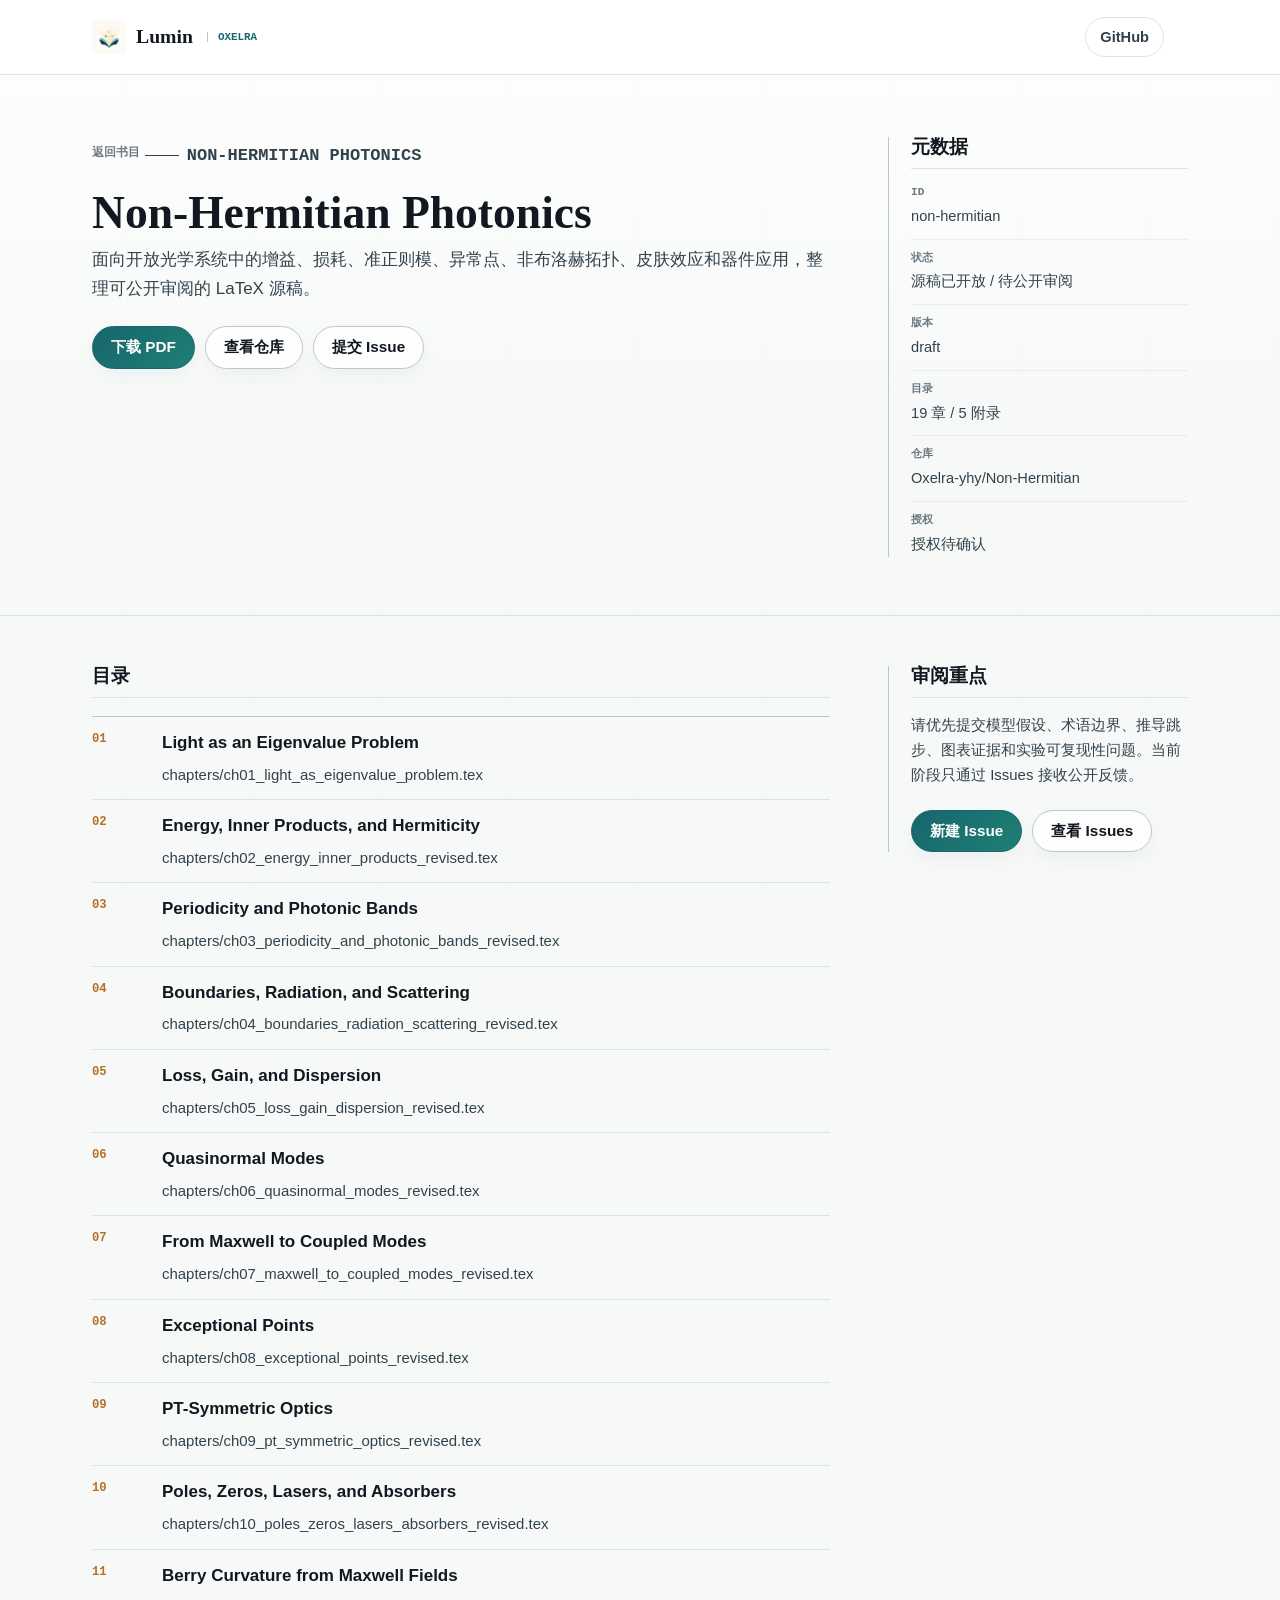
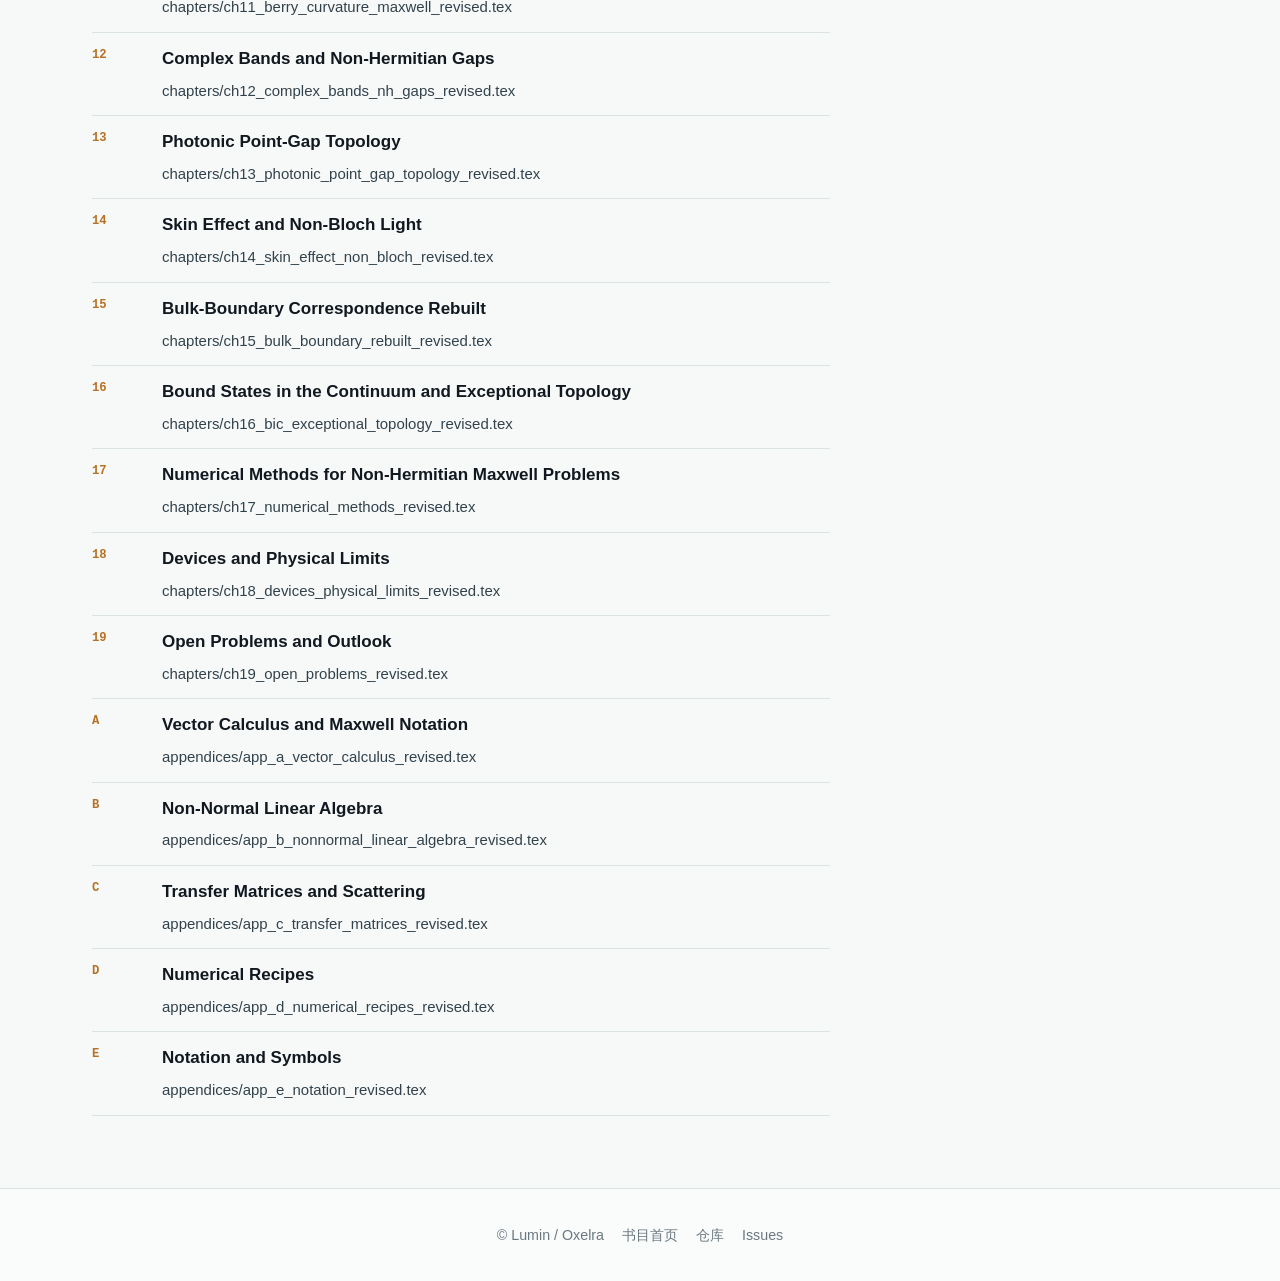
==== docs/books/non-hermitian/index.html @ 3cb3d200 "Initial commit" ====
<!doctype html>
<html lang="zh-CN">
  <head>
    <meta charset="utf-8">
    <meta name="viewport" content="width=device-width, initial-scale=1">
    <meta name="description" content="Non-Hermitian Photonics 的 Lumin 书稿详情页。">
    <title>Non-Hermitian Photonics | Lumin</title>
    <link rel="stylesheet" href="../../styles.css?v=2026-06-26-redesign">
  </head>
  <body>
    <header class="site-header">
      <div class="wrapper header-inner">
        <a class="site-title" href="../../" aria-label="Lumin 首页">
          <img src="../../assets/lumin-logo.png" alt="" width="1024" height="1024">
          <span>Lumin</span><strong>Oxelra</strong>
        </a>
        <a class="nav-gh" href="https://github.com/Oxelra-yhy/Non-Hermitian">GitHub</a>
      </div>
    </header>

    <main class="book-detail-main">
      <section class="book-detail-hero">
        <div class="wrapper book-detail-grid">
          <div class="book-detail-copy">
            <a class="crumb" href="../../#books">返回书目</a>
            <p class="eyebrow">Non-Hermitian Photonics</p>
            <h1>Non-Hermitian Photonics</h1>
            <p>
              面向开放光学系统中的增益、损耗、准正则模、异常点、非布洛赫拓扑、皮肤效应和器件应用，整理可公开审阅的 LaTeX 源稿。
            </p>
            <div class="detail-actions">
              <a class="btn btn-primary" href="../../downloads/non-hermitian-photonics.pdf" download="non-hermitian-photonics.pdf">下载 PDF</a>
              <a class="btn btn-secondary" href="https://github.com/Oxelra-yhy/Non-Hermitian">查看仓库</a>
              <a class="btn btn-secondary" href="https://github.com/Oxelra-yhy/Non-Hermitian/issues/new?title=%5BReview%5D%20Non-Hermitian%20Photonics">提交 Issue</a>
            </div>
          </div>
          <aside class="meta-panel">
            <h2>元数据</h2>
            <dl class="meta-list">
              <div><dt>ID</dt><dd>non-hermitian</dd></div>
              <div><dt>状态</dt><dd>源稿已开放 / 待公开审阅</dd></div>
              <div><dt>版本</dt><dd>draft</dd></div>
              <div><dt>目录</dt><dd>19 章 / 5 附录</dd></div>
              <div><dt>仓库</dt><dd>Oxelra-yhy/Non-Hermitian</dd></div>
              <div><dt>授权</dt><dd>授权待确认</dd></div>
            </dl>
          </aside>
        </div>
      </section>

      <section class="detail-section wrapper">
        <div class="content-grid">
          <article class="content-card">
            <h2>目录</h2>
            <ol class="chapter-steps">
              <li><span>01</span><div><strong>Light as an Eigenvalue Problem</strong><p>chapters/ch01_light_as_eigenvalue_problem.tex</p></div></li>
              <li><span>02</span><div><strong>Energy, Inner Products, and Hermiticity</strong><p>chapters/ch02_energy_inner_products_revised.tex</p></div></li>
              <li><span>03</span><div><strong>Periodicity and Photonic Bands</strong><p>chapters/ch03_periodicity_and_photonic_bands_revised.tex</p></div></li>
              <li><span>04</span><div><strong>Boundaries, Radiation, and Scattering</strong><p>chapters/ch04_boundaries_radiation_scattering_revised.tex</p></div></li>
              <li><span>05</span><div><strong>Loss, Gain, and Dispersion</strong><p>chapters/ch05_loss_gain_dispersion_revised.tex</p></div></li>
              <li><span>06</span><div><strong>Quasinormal Modes</strong><p>chapters/ch06_quasinormal_modes_revised.tex</p></div></li>
              <li><span>07</span><div><strong>From Maxwell to Coupled Modes</strong><p>chapters/ch07_maxwell_to_coupled_modes_revised.tex</p></div></li>
              <li><span>08</span><div><strong>Exceptional Points</strong><p>chapters/ch08_exceptional_points_revised.tex</p></div></li>
              <li><span>09</span><div><strong>PT-Symmetric Optics</strong><p>chapters/ch09_pt_symmetric_optics_revised.tex</p></div></li>
              <li><span>10</span><div><strong>Poles, Zeros, Lasers, and Absorbers</strong><p>chapters/ch10_poles_zeros_lasers_absorbers_revised.tex</p></div></li>
              <li><span>11</span><div><strong>Berry Curvature from Maxwell Fields</strong><p>chapters/ch11_berry_curvature_maxwell_revised.tex</p></div></li>
              <li><span>12</span><div><strong>Complex Bands and Non-Hermitian Gaps</strong><p>chapters/ch12_complex_bands_nh_gaps_revised.tex</p></div></li>
              <li><span>13</span><div><strong>Photonic Point-Gap Topology</strong><p>chapters/ch13_photonic_point_gap_topology_revised.tex</p></div></li>
              <li><span>14</span><div><strong>Skin Effect and Non-Bloch Light</strong><p>chapters/ch14_skin_effect_non_bloch_revised.tex</p></div></li>
              <li><span>15</span><div><strong>Bulk-Boundary Correspondence Rebuilt</strong><p>chapters/ch15_bulk_boundary_rebuilt_revised.tex</p></div></li>
              <li><span>16</span><div><strong>Bound States in the Continuum and Exceptional Topology</strong><p>chapters/ch16_bic_exceptional_topology_revised.tex</p></div></li>
              <li><span>17</span><div><strong>Numerical Methods for Non-Hermitian Maxwell Problems</strong><p>chapters/ch17_numerical_methods_revised.tex</p></div></li>
              <li><span>18</span><div><strong>Devices and Physical Limits</strong><p>chapters/ch18_devices_physical_limits_revised.tex</p></div></li>
              <li><span>19</span><div><strong>Open Problems and Outlook</strong><p>chapters/ch19_open_problems_revised.tex</p></div></li>
              <li><span>A</span><div><strong>Vector Calculus and Maxwell Notation</strong><p>appendices/app_a_vector_calculus_revised.tex</p></div></li>
              <li><span>B</span><div><strong>Non-Normal Linear Algebra</strong><p>appendices/app_b_nonnormal_linear_algebra_revised.tex</p></div></li>
              <li><span>C</span><div><strong>Transfer Matrices and Scattering</strong><p>appendices/app_c_transfer_matrices_revised.tex</p></div></li>
              <li><span>D</span><div><strong>Numerical Recipes</strong><p>appendices/app_d_numerical_recipes_revised.tex</p></div></li>
              <li><span>E</span><div><strong>Notation and Symbols</strong><p>appendices/app_e_notation_revised.tex</p></div></li>
            </ol>
          </article>
          <aside class="side-card">
            <h2>审阅重点</h2>
            <p>请优先提交模型假设、术语边界、推导跳步、图表证据和实验可复现性问题。当前阶段只通过 Issues 接收公开反馈。</p>
            <div class="detail-actions">
              <a class="btn btn-primary" href="https://github.com/Oxelra-yhy/Non-Hermitian/issues/new?title=%5BReview%5D%20Non-Hermitian%20Photonics">新建 Issue</a>
              <a class="btn btn-secondary" href="https://github.com/Oxelra-yhy/Non-Hermitian/issues">查看 Issues</a>
            </div>
          </aside>
        </div>
      </section>
    </main>

    <footer class="site-footer">
      <div class="wrapper">
        <span>© Lumin / Oxelra</span>
        <a href="../../">书目首页</a>
        <a href="https://github.com/Oxelra-yhy/Non-Hermitian">仓库</a>
        <a href="https://github.com/Oxelra-yhy/Non-Hermitian/issues">Issues</a>
      </div>
    </footer>
  </body>
</html>
---- docs/styles.css ----
:root {
  --color-bg: #f7f9f8;
  --color-bg-strong: #eef3f2;
  --color-surface: #ffffff;
  --color-surface-muted: #f1f5f4;
  --color-text: #111820;
  --color-text-soft: #32424c;
  --color-text-muted: #6b7880;
  --color-accent: #17666d;
  --color-accent-hover: #0f4c52;
  --color-accent-wash: rgba(23, 102, 109, 0.08);
  --color-ink-faint: rgba(17, 24, 32, 0.06);
  --color-border: #dce4e3;
  --color-border-strong: #b9c7c7;
  --color-gold: #b67125;
  --color-rust: #b45743;
  --color-blue: #2e7394;
  --max-width: 1160px;
  --radius-sm: 4px;
  --radius-md: 6px;
  --shadow-soft: 0 22px 60px rgba(23, 38, 45, 0.08);
  --shadow-tight: 0 10px 24px rgba(23, 38, 45, 0.08);
  --ring-focus: 0 0 0 3px rgba(23, 102, 109, 0.18);
  --font-serif: "Noto Serif SC", "Source Han Serif SC", "Songti SC", Georgia, "Times New Roman", serif;
  --font-sans: -apple-system, BlinkMacSystemFont, "Segoe UI", "PingFang SC", "Hiragino Sans GB", "Microsoft YaHei", "Helvetica Neue", Arial, sans-serif;
  --font-mono: ui-monospace, "SF Mono", "JetBrains Mono", Menlo, Consolas, monospace;
}

@media (prefers-color-scheme: dark) {
  :root {
    --color-bg: #101719;
    --color-bg-strong: #141e21;
    --color-surface: #151f22;
    --color-surface-muted: #111a1d;
    --color-text: #edf3f3;
    --color-text-soft: #c3ced0;
    --color-text-muted: #8c999d;
    --color-accent: #73cbd7;
    --color-accent-hover: #a0e0e8;
    --color-accent-wash: rgba(115, 203, 215, 0.09);
    --color-ink-faint: rgba(237, 243, 243, 0.09);
    --color-border: #263438;
    --color-border-strong: #46575c;
    --color-gold: #d1a15b;
  }
}

@media (prefers-reduced-motion: reduce) {
  *,
  *::before,
  *::after {
    animation-duration: 0.01ms !important;
    animation-iteration-count: 1 !important;
    scroll-behavior: auto !important;
    transition-duration: 0.01ms !important;
  }
}

* {
  box-sizing: border-box;
}

html {
  overflow-x: hidden;
  font-size: 17px;
  scroll-behavior: smooth;
  -webkit-font-smoothing: antialiased;
  -moz-osx-font-smoothing: grayscale;
  text-rendering: optimizeLegibility;
}

body {
  margin: 0;
  overflow-x: hidden;
  background:
    linear-gradient(180deg, rgba(255, 255, 255, 0.86) 0, rgba(247, 249, 248, 0.98) 420px, var(--color-bg) 100%),
    var(--color-bg);
  color: var(--color-text);
  font-family: var(--font-sans);
  line-height: 1.7;
}

body::before {
  content: "";
  position: fixed;
  z-index: -1;
  inset: 0;
  background-image:
    linear-gradient(90deg, transparent calc(100% - 1px), rgba(23, 102, 109, 0.025) 1px),
    linear-gradient(180deg, transparent calc(100% - 1px), rgba(23, 102, 109, 0.018) 1px);
  background-size: 128px 128px;
  opacity: 0.55;
  pointer-events: none;
}

a {
  color: var(--color-accent);
  text-decoration: none;
  text-underline-offset: 4px;
}

a:hover {
  color: var(--color-accent-hover);
  text-decoration: underline;
}

:focus-visible {
  outline: none;
  box-shadow: var(--ring-focus);
  border-radius: 3px;
}

img {
  max-width: 100%;
  height: auto;
}

h1,
h2,
h3,
p {
  margin-top: 0;
}

h1,
h2,
h3 {
  color: var(--color-text);
  font-family: var(--font-serif);
  font-weight: 740;
  letter-spacing: 0;
  line-height: 1.12;
}

h1 {
  margin-bottom: 0.48rem;
  font-size: 4.35rem;
  font-weight: 820;
}

h2 {
  margin-bottom: 0.65rem;
  font-size: 1.72rem;
}

h3 {
  font-size: 1.04rem;
}

code {
  border: 1px solid var(--color-border);
  border-radius: var(--radius-sm);
  background: var(--color-surface-muted);
  color: var(--color-text-soft);
  font-family: var(--font-mono);
  font-size: 0.78em;
  padding: 1px 6px;
}

.wrapper {
  max-width: var(--max-width);
  margin: 0 auto;
  padding: 0 32px;
}

.site-header {
  position: sticky;
  top: 0;
  z-index: 50;
  border-bottom: 1px solid var(--color-border);
  background: rgba(255, 255, 255, 0.88);
  backdrop-filter: blur(18px) saturate(150%);
  -webkit-backdrop-filter: blur(18px) saturate(150%);
}

.header-inner {
  display: grid;
  min-height: 74px;
  grid-template-columns: auto minmax(0, 1fr) auto;
  align-items: center;
  gap: 24px;
}

.site-title {
  display: inline-flex;
  align-items: center;
  gap: 10px;
  color: var(--color-text);
  font-family: var(--font-serif);
  font-size: 1.16rem;
  font-weight: 820;
}

.site-title:hover {
  text-decoration: none;
}

.site-title img {
  width: 34px;
  height: 34px;
}

.site-title strong {
  border-left: 1px solid var(--color-border-strong);
  color: var(--color-accent);
  font-family: var(--font-mono);
  font-size: 0.64rem;
  font-weight: 800;
  line-height: 1;
  margin-left: 4px;
  padding-left: 10px;
  text-transform: uppercase;
}

.site-nav {
  display: flex;
  justify-content: center;
  gap: 34px;
}

.site-nav a,
.nav-gh {
  color: var(--color-text-soft);
  font-size: 0.86rem;
  font-weight: 700;
}

.nav-gh {
  justify-self: end;
  border: 1px solid var(--color-border);
  border-radius: 999px;
  background: #fff;
  padding: 7px 14px;
}

.site-content {
  padding-bottom: 84px;
}

.eyebrow {
  display: inline-flex;
  align-items: center;
  gap: 8px;
  margin-bottom: 1rem;
  color: var(--color-accent);
  font-family: var(--font-mono);
  font-size: 0.68rem;
  font-weight: 860;
  line-height: 1.4;
  text-transform: uppercase;
}

.eyebrow::before {
  content: "";
  width: 34px;
  height: 1px;
  background: currentColor;
}

.btn,
.text-action {
  display: inline-flex;
  align-items: center;
  justify-content: center;
  min-height: 40px;
  border-radius: 999px;
  font-size: 0.9rem;
  font-weight: 760;
  line-height: 1.35;
}

.btn {
  border: 1px solid var(--color-border-strong);
  background: rgba(255, 255, 255, 0.7);
  color: var(--color-text);
  padding: 10px 18px;
  box-shadow: 0 8px 18px rgba(23, 38, 45, 0.04);
}

.btn-primary {
  border-color: var(--color-accent);
  background: linear-gradient(135deg, var(--color-accent), #1f7f74);
  color: #fff;
}

.btn-primary:hover {
  background: var(--color-accent-hover);
  color: #fff;
  text-decoration: none;
}

.btn-secondary:hover {
  border-color: var(--color-accent);
  color: var(--color-accent);
  text-decoration: none;
}

.text-action {
  position: relative;
  border-bottom: 1px solid var(--color-border-strong);
  color: var(--color-text);
  padding: 0 2px;
}

.text-action:hover {
  border-bottom-color: var(--color-accent);
  color: var(--color-accent);
  text-decoration: none;
}

.text-action::after {
  content: "→";
  margin-left: 9px;
  color: var(--color-accent);
  font-family: var(--font-mono);
}

.platform-hero {
  border-bottom: 1px solid var(--color-border);
}

.platform-hero__grid {
  display: block;
  padding-top: 168px;
  padding-bottom: 82px;
}

.platform-hero__copy {
  max-width: 980px;
  margin: 0 auto;
  text-align: center;
}

.platform-hero__copy .eyebrow {
  justify-content: center;
  margin-bottom: 1.35rem;
}

.platform-hero__copy h1 {
  max-width: 980px;
  margin-right: auto;
  margin-left: auto;
  font-family: var(--font-serif);
  font-size: 3.8rem;
  font-weight: 820;
  line-height: 1.08;
  margin-bottom: 1.22rem;
}

.platform-hero__copy h1 span {
  display: block;
  white-space: nowrap;
}

.platform-hero__kicker {
  margin-bottom: 1.55rem;
  color: var(--color-text);
  font-size: 1rem;
  font-weight: 720;
}

.platform-hero__lede {
  max-width: 720px;
  margin: 0 auto;
  color: var(--color-text-soft);
  font-size: 0.98rem;
  line-height: 2.05;
}

.platform-hero__actions {
  display: flex;
  flex-wrap: wrap;
  justify-content: center;
  gap: 14px;
  margin-top: 42px;
}

.home-section {
  margin-top: 46px;
}

.section-head {
  display: grid;
  grid-template-columns: minmax(0, 0.85fr) minmax(280px, 0.58fr);
  gap: 48px;
  align-items: end;
  border-top: 1px solid var(--color-border);
  margin-bottom: 28px;
  padding-top: 34px;
}

.section-head h2 {
  margin: 0;
}

.section-head p {
  margin: 0;
  color: var(--color-text-soft);
  font-size: 0.94rem;
  line-height: 1.82;
}

.book-section .section-head {
  display: block;
}

.book-grid {
  display: grid;
  grid-template-columns: repeat(2, minmax(0, 1fr));
  gap: 20px;
  justify-content: start;
}

.book-index-card {
  position: relative;
  display: grid;
  min-height: 300px;
  grid-template-rows: auto auto auto 1fr auto;
  overflow: hidden;
  border: 1px solid var(--color-border);
  border-radius: var(--radius-md);
  background: rgba(255, 255, 255, 0.82);
  box-shadow: var(--shadow-soft);
  color: var(--color-text);
  padding: 26px 28px 28px;
  transition:
    border-color 180ms ease,
    box-shadow 180ms ease,
    transform 180ms ease;
}

.book-index-card:hover {
  border-color: var(--color-border-strong);
  box-shadow: 0 26px 68px rgba(23, 38, 45, 0.11);
  color: var(--color-text);
  transform: translateY(-2px);
}

.book-index-card:focus-within {
  border-color: var(--color-accent);
  box-shadow: var(--ring-focus), 0 18px 48px rgba(17, 23, 27, 0.075);
}

.book-index-card__number {
  justify-self: start;
  border-bottom: 1px solid currentColor;
  color: var(--color-gold);
  font-family: var(--font-mono);
  font-size: 0.78rem;
  font-weight: 900;
  line-height: 1.4;
  margin-bottom: 36px;
  padding-bottom: 4px;
}

.book-index-card__domain {
  color: var(--color-accent);
  font-family: var(--font-mono);
  font-size: 0.66rem;
  font-weight: 860;
  line-height: 1.4;
  margin-bottom: 14px;
  text-transform: uppercase;
}

.book-index-card__title {
  display: block;
  max-width: 94%;
  color: var(--color-text);
  font-family: var(--font-serif);
  font-size: 1.52rem;
  font-weight: 790;
  line-height: 1.18;
  margin-bottom: 20px;
}

.book-index-card__summary {
  display: block;
  color: var(--color-text-soft);
  font-size: 0.92rem;
  line-height: 1.84;
}

.book-index-card__actions {
  display: flex;
  flex-wrap: wrap;
  gap: 12px 18px;
  align-items: center;
  justify-content: space-between;
  align-self: end;
  border-top: 1px solid var(--color-ink-faint);
  margin-top: 32px;
  padding-top: 17px;
}

.book-index-card__actions,
.book-index-card__actions a {
  font-family: var(--font-mono);
  font-size: 0.66rem;
  font-weight: 820;
  line-height: 1.35;
  text-transform: uppercase;
}

.book-index-card__actions a {
  color: var(--color-text-muted);
}

.book-index-card__actions a:hover {
  color: var(--color-accent);
  text-decoration: none;
}

.book-index-card__actions span {
  display: inline-flex;
  gap: 14px;
  align-items: center;
  justify-content: flex-end;
}

.chapter-steps span {
  color: var(--color-gold);
  font-family: var(--font-mono);
  font-size: 0.72rem;
  font-weight: 900;
}

.revision-section {
  padding-top: 8px;
}

.revision-intro {
  display: grid;
  grid-template-columns: minmax(260px, 0.64fr) minmax(0, 1fr);
  gap: 56px;
  align-items: start;
  border-top: 1px solid var(--color-border);
  margin-bottom: 36px;
  padding-top: 40px;
}

.revision-intro h2 {
  max-width: 680px;
  margin: 18px 0 0;
  font-size: 2.1rem;
  text-align: center;
}

.revision-intro p:not(.eyebrow) {
  max-width: 430px;
  margin: 0;
  color: var(--color-text-soft);
  font-size: 0.94rem;
  line-height: 1.92;
}

.revision-grid {
  display: grid;
  grid-template-columns: repeat(4, minmax(0, 1fr));
  gap: 16px;
}

.revision-card {
  display: flex;
  min-height: 264px;
  flex-direction: column;
  align-items: flex-start;
  border: 1px solid var(--color-border);
  border-radius: var(--radius-md);
  background: rgba(255, 255, 255, 0.74);
  box-shadow: 0 18px 48px rgba(23, 38, 45, 0.055);
  color: var(--color-text);
  padding: 26px 22px 24px;
  transition:
    border-color 180ms ease,
    box-shadow 180ms ease,
    transform 180ms ease;
}

.revision-card:hover {
  border-color: var(--color-border-strong);
  box-shadow: var(--shadow-tight);
  transform: translateY(-1px);
}

.revision-card span {
  color: var(--color-gold);
  font-family: var(--font-mono);
  font-size: 0.92rem;
  font-weight: 900;
  line-height: 1.35;
  margin-bottom: 24px;
}

.revision-card h3 {
  margin-bottom: 12px;
  font-size: 1.28rem;
  line-height: 1.22;
}

.revision-card p {
  margin: 0;
  color: var(--color-text-soft);
  font-size: 0.9rem;
  line-height: 1.82;
}

.revision-card__links {
  display: flex;
  flex-wrap: wrap;
  gap: 8px 14px;
  align-items: center;
  margin-top: auto;
}

.revision-card__links a {
  color: #174b63;
  font-size: 0.84rem;
  font-weight: 800;
  line-height: 1.5;
}

.site-footer {
  border-top: 1px solid var(--color-border);
  background: rgba(255, 255, 255, 0.42);
  color: var(--color-text-muted);
  font-size: 0.84rem;
  padding: 34px 0;
}

.site-footer .wrapper {
  display: flex;
  flex-wrap: wrap;
  gap: 10px 18px;
  align-items: center;
  justify-content: center;
}

.site-footer a {
  color: var(--color-text-muted);
}

.book-detail-main {
  padding-bottom: 72px;
}

.book-detail-hero {
  border-bottom: 1px solid var(--color-border);
}

.book-detail-grid {
  display: grid;
  grid-template-columns: minmax(0, 1fr) 300px;
  gap: 58px;
  align-items: start;
  padding-top: 62px;
  padding-bottom: 58px;
}

.crumb {
  display: inline-flex;
  margin-bottom: 24px;
  color: var(--color-text-muted);
  font-family: var(--font-mono);
  font-size: 0.7rem;
  font-weight: 820;
  text-transform: uppercase;
}

.book-detail-copy h1 {
  max-width: 820px;
  font-size: 2.68rem;
}

.book-detail-copy p {
  max-width: 760px;
  color: var(--color-text-soft);
  font-size: 1rem;
}

.hero-actions,
.detail-actions {
  display: flex;
  flex-wrap: wrap;
  gap: 10px;
  margin-top: 22px;
}

.meta-panel,
.side-card {
  border-left: 1px solid var(--color-border-strong);
  padding-left: 22px;
}

.meta-panel h2,
.content-card h2,
.side-card h2 {
  border-bottom: 1px solid var(--color-border);
  font-size: 1.1rem;
  margin-bottom: 14px;
  padding-bottom: 10px;
}

.meta-list {
  display: grid;
  gap: 10px;
  margin: 0;
}

.meta-list div {
  display: grid;
  gap: 2px;
  border-top: 1px solid var(--color-ink-faint);
  padding-top: 9px;
}

.meta-list div:first-child {
  border-top: 0;
  padding-top: 0;
}

.meta-list dt {
  color: var(--color-text-muted);
  font-family: var(--font-mono);
  font-size: 0.65rem;
  font-weight: 800;
  text-transform: uppercase;
}

.meta-list dd {
  margin: 0;
  color: var(--color-text-soft);
  font-size: 0.86rem;
}

.detail-section {
  padding-top: 50px;
}

.content-grid {
  display: grid;
  grid-template-columns: minmax(0, 1fr) 300px;
  gap: 58px;
  align-items: start;
}

.chapter-steps {
  display: grid;
  gap: 0;
  margin: 18px 0 0;
  padding: 0;
  border-top: 1px solid var(--color-border-strong);
  list-style: none;
}

.chapter-steps li {
  display: grid;
  grid-template-columns: 54px minmax(0, 1fr);
  gap: 16px;
  border-bottom: 1px solid var(--color-border);
  padding: 12px 0;
}

.chapter-steps strong {
  display: block;
  margin-bottom: 4px;
  color: var(--color-text);
  font-weight: 750;
}

.chapter-steps p,
.side-card p {
  margin: 0;
  color: var(--color-text-soft);
  font-size: 0.88rem;
}

.side-card {
  position: sticky;
  top: 92px;
}

.notice {
  border-top: 1px solid var(--color-border);
  border-bottom: 1px solid var(--color-border);
  color: var(--color-text-soft);
  padding: 18px 0;
}

@media (prefers-color-scheme: dark) {
  body {
    background:
      linear-gradient(180deg, rgba(255, 255, 255, 0.03) 0, rgba(16, 23, 25, 0.96) 360px, var(--color-bg) 100%),
      var(--color-bg);
  }

  body::before {
    background-image: linear-gradient(90deg, transparent calc(100% - 1px), rgba(115, 203, 215, 0.025) 1px);
  }

  .site-header {
    background: rgba(16, 23, 25, 0.86);
  }

  .nav-gh {
    background: rgba(255, 255, 255, 0.03);
  }

  .book-index-card {
    background: rgba(21, 31, 34, 0.45);
    box-shadow: none;
  }

  .revision-card {
    background: rgba(21, 31, 34, 0.45);
    box-shadow: none;
  }
}

@media (max-width: 980px) {
  .header-inner {
    grid-template-columns: 1fr auto;
    padding-top: 12px;
    padding-bottom: 12px;
  }

  .site-nav {
    grid-column: 1 / -1;
    grid-row: 2;
    justify-content: flex-start;
  }

  .platform-hero__grid,
  .book-detail-grid,
  .content-grid,
  .section-head {
    grid-template-columns: 1fr;
  }

  .platform-hero__grid {
    gap: 34px;
    padding-top: 58px;
    padding-bottom: 58px;
  }

  .platform-hero__copy h1 span {
    white-space: normal;
  }

  .meta-panel,
  .side-card {
    border-left: 0;
    padding-left: 0;
  }

  .revision-intro {
    grid-template-columns: 1fr;
    gap: 18px;
  }

  .revision-intro h2 {
    margin-top: 0;
    text-align: left;
  }

  .revision-grid {
    grid-template-columns: repeat(2, minmax(0, 1fr));
  }

  .side-card {
    position: static;
  }
}

@media (max-width: 640px) {
  html {
    font-size: 16px;
  }

  body::before {
    background-size: 128px 128px;
  }

  .wrapper {
    padding: 0 20px;
  }

  .header-inner {
    gap: 12px;
  }

  .site-title strong {
    display: none;
  }

  .site-nav {
    gap: 16px;
    overflow-x: auto;
  }

  h1 {
    font-size: 3.1rem;
  }

  .platform-hero__grid {
    padding-top: 46px;
    padding-bottom: 46px;
  }

  .platform-hero__kicker {
    font-size: 1.18rem;
  }

  .platform-hero__actions,
  .hero-actions,
  .detail-actions {
    gap: 16px;
  }

  .chapter-steps li {
    grid-template-columns: 1fr;
  }

  .book-grid,
  .revision-grid {
    grid-template-columns: 1fr;
  }

  .book-detail-copy h1 {
    font-size: 2.24rem;
  }
}
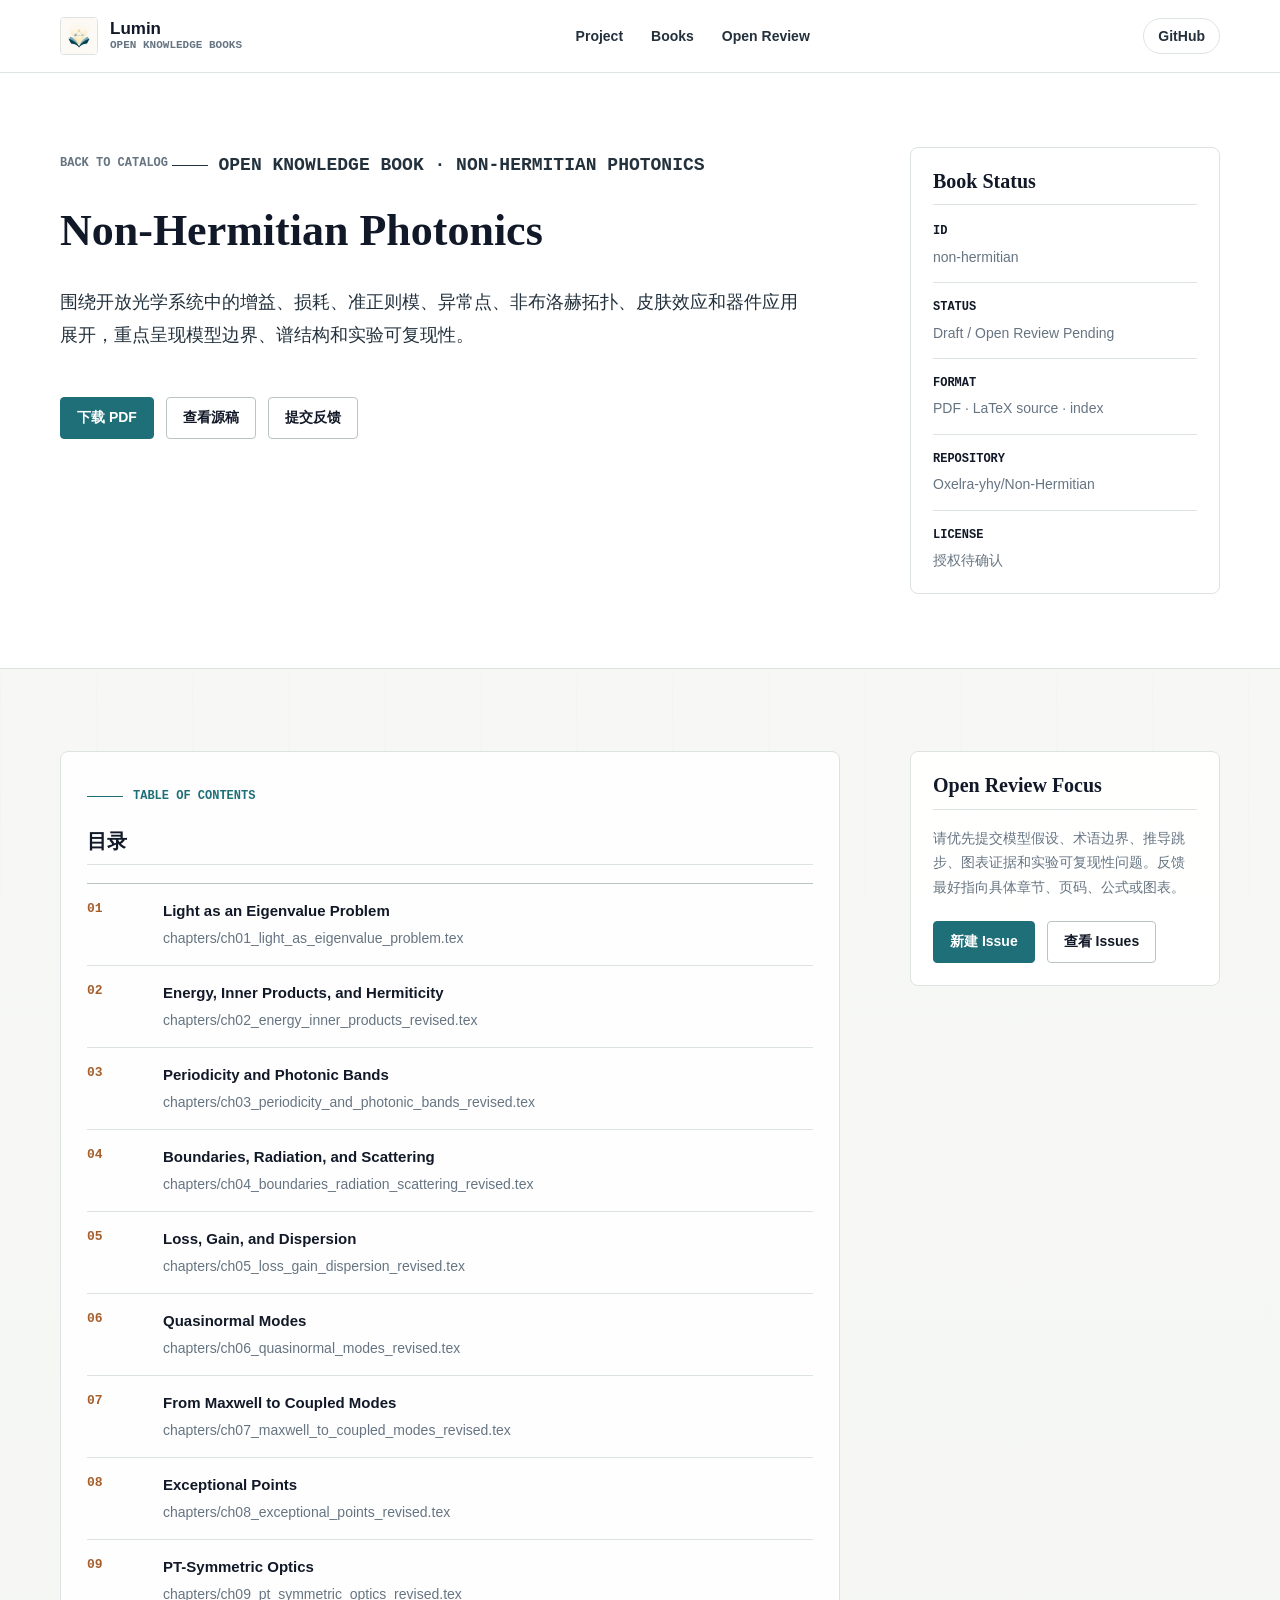
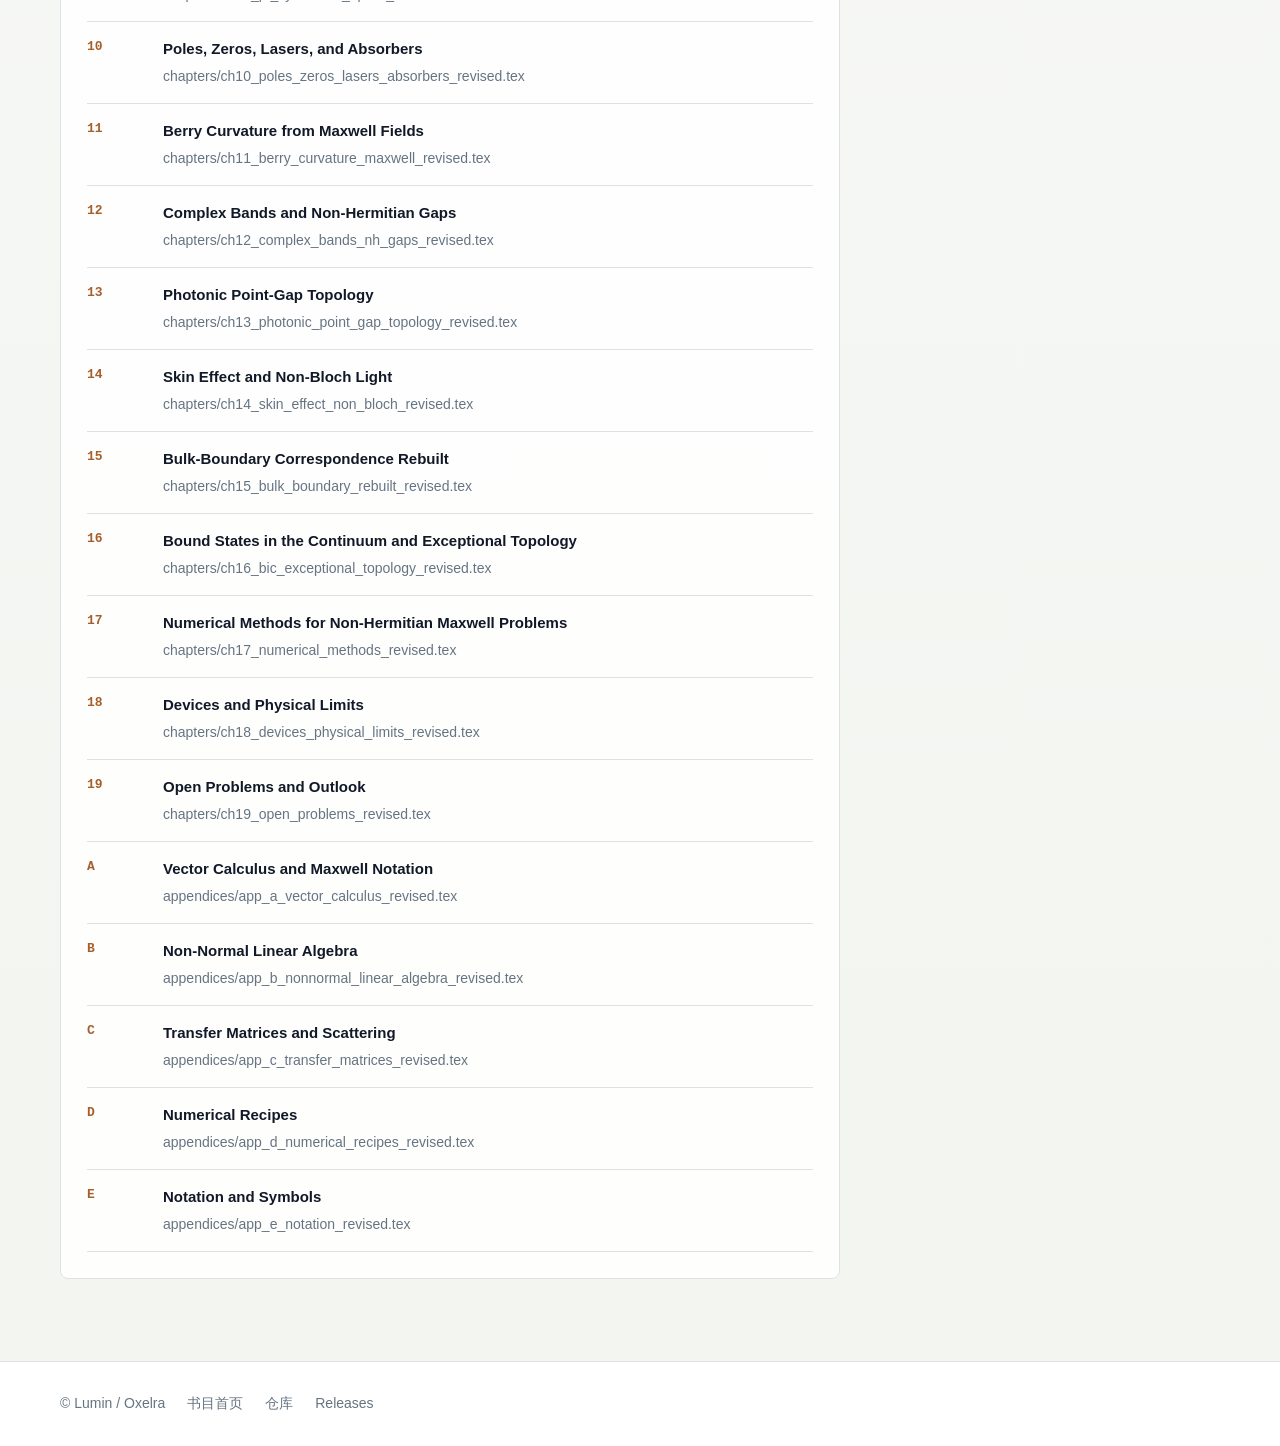
==== commit dee833ae: "Refactor Lumin UI flows and shared components" ====
--- a/docs/books/non-hermitian/index.html
+++ b/docs/books/non-hermitian/index.html
@@ -3,56 +3,67 @@
   <head>
     <meta charset="utf-8">
     <meta name="viewport" content="width=device-width, initial-scale=1">
-    <meta name="description" content="Non-Hermitian Photonics 的 Lumin 书稿详情页。">
+    <meta name="description" content="Non-Hermitian Photonics 是 Lumin 收录的 Open Knowledge Book。">
     <title>Non-Hermitian Photonics | Lumin</title>
-    <link rel="stylesheet" href="../../styles.css?v=2026-06-26-redesign">
+    <link rel="stylesheet" href="../../styles.css?v=2026-06-27-open-books-redesign-8">
   </head>
   <body>
     <header class="site-header">
       <div class="wrapper header-inner">
-        <a class="site-title" href="../../" aria-label="Lumin 首页">
+        <a class="site-mark" href="../../" aria-label="Lumin 首页">
           <img src="../../assets/lumin-logo.png" alt="" width="1024" height="1024">
-          <span>Lumin</span><strong>Oxelra</strong>
+          <span>
+            <strong>Lumin</strong>
+            <small>Open Knowledge Books</small>
+          </span>
         </a>
-        <a class="nav-gh" href="https://github.com/Oxelra-yhy/Non-Hermitian">GitHub</a>
+
+        <nav class="site-nav" aria-label="页面导航">
+          <a href="../../#project">Project</a>
+          <a href="../../#books">Books</a>
+          <a href="../../#review">Open Review</a>
+        </nav>
+
+        <a class="header-link" href="https://github.com/Oxelra-yhy/Non-Hermitian" target="_blank" rel="noreferrer">GitHub</a>
       </div>
     </header>
 
-    <main class="book-detail-main">
-      <section class="book-detail-hero">
-        <div class="wrapper book-detail-grid">
-          <div class="book-detail-copy">
-            <a class="crumb" href="../../#books">返回书目</a>
-            <p class="eyebrow">Non-Hermitian Photonics</p>
+    <main>
+      <section class="detail-hero">
+        <div class="wrapper detail-hero-layout">
+          <div class="detail-copy">
+            <a class="crumb" href="../../#books">Back to catalog</a>
+            <p class="section-kicker">Open Knowledge Book · Non-Hermitian Photonics</p>
             <h1>Non-Hermitian Photonics</h1>
             <p>
-              面向开放光学系统中的增益、损耗、准正则模、异常点、非布洛赫拓扑、皮肤效应和器件应用，整理可公开审阅的 LaTeX 源稿。
+              围绕开放光学系统中的增益、损耗、准正则模、异常点、非布洛赫拓扑、皮肤效应和器件应用展开，重点呈现模型边界、谱结构和实验可复现性。
             </p>
-            <div class="detail-actions">
-              <a class="btn btn-primary" href="../../downloads/non-hermitian-photonics.pdf" download="non-hermitian-photonics.pdf">下载 PDF</a>
-              <a class="btn btn-secondary" href="https://github.com/Oxelra-yhy/Non-Hermitian">查看仓库</a>
-              <a class="btn btn-secondary" href="https://github.com/Oxelra-yhy/Non-Hermitian/issues/new?title=%5BReview%5D%20Non-Hermitian%20Photonics">提交 Issue</a>
+            <div class="detail-actions" aria-label="书籍操作">
+              <a class="button button-primary" href="../../downloads/non-hermitian-photonics.pdf" download="non-hermitian-photonics.pdf">下载 PDF</a>
+              <a class="button button-secondary" href="https://github.com/Oxelra-yhy/Non-Hermitian" target="_blank" rel="noreferrer">查看源稿</a>
+              <a class="button button-secondary" href="https://github.com/Oxelra-yhy/Non-Hermitian/issues/new?title=%5BReview%5D%20Non-Hermitian%20Photonics" target="_blank" rel="noreferrer">提交反馈</a>
             </div>
           </div>
+
           <aside class="meta-panel">
-            <h2>元数据</h2>
+            <h2>Book Status</h2>
             <dl class="meta-list">
               <div><dt>ID</dt><dd>non-hermitian</dd></div>
-              <div><dt>状态</dt><dd>源稿已开放 / 待公开审阅</dd></div>
-              <div><dt>版本</dt><dd>draft</dd></div>
-              <div><dt>目录</dt><dd>19 章 / 5 附录</dd></div>
-              <div><dt>仓库</dt><dd>Oxelra-yhy/Non-Hermitian</dd></div>
-              <div><dt>授权</dt><dd>授权待确认</dd></div>
+              <div><dt>Status</dt><dd>Draft / Open Review Pending</dd></div>
+              <div><dt>Format</dt><dd>PDF · LaTeX source · index</dd></div>
+              <div><dt>Repository</dt><dd>Oxelra-yhy/Non-Hermitian</dd></div>
+              <div><dt>License</dt><dd>授权待确认</dd></div>
             </dl>
           </aside>
         </div>
       </section>
 
-      <section class="detail-section wrapper">
-        <div class="content-grid">
+      <section class="detail-section">
+        <div class="wrapper detail-layout">
           <article class="content-card">
+            <p class="section-kicker">Table of Contents</p>
             <h2>目录</h2>
-            <ol class="chapter-steps">
+            <ol class="chapter-list">
               <li><span>01</span><div><strong>Light as an Eigenvalue Problem</strong><p>chapters/ch01_light_as_eigenvalue_problem.tex</p></div></li>
               <li><span>02</span><div><strong>Energy, Inner Products, and Hermiticity</strong><p>chapters/ch02_energy_inner_products_revised.tex</p></div></li>
               <li><span>03</span><div><strong>Periodicity and Photonic Bands</strong><p>chapters/ch03_periodicity_and_photonic_bands_revised.tex</p></div></li>
@@ -79,12 +90,15 @@
               <li><span>E</span><div><strong>Notation and Symbols</strong><p>appendices/app_e_notation_revised.tex</p></div></li>
             </ol>
           </article>
-          <aside class="side-card">
-            <h2>审阅重点</h2>
-            <p>请优先提交模型假设、术语边界、推导跳步、图表证据和实验可复现性问题。当前阶段只通过 Issues 接收公开反馈。</p>
+
+          <aside class="review-note">
+            <h2>Open Review Focus</h2>
+            <p>
+              请优先提交模型假设、术语边界、推导跳步、图表证据和实验可复现性问题。反馈最好指向具体章节、页码、公式或图表。
+            </p>
             <div class="detail-actions">
-              <a class="btn btn-primary" href="https://github.com/Oxelra-yhy/Non-Hermitian/issues/new?title=%5BReview%5D%20Non-Hermitian%20Photonics">新建 Issue</a>
-              <a class="btn btn-secondary" href="https://github.com/Oxelra-yhy/Non-Hermitian/issues">查看 Issues</a>
+              <a class="button button-primary" href="https://github.com/Oxelra-yhy/Non-Hermitian/issues/new?title=%5BReview%5D%20Non-Hermitian%20Photonics" target="_blank" rel="noreferrer">新建 Issue</a>
+              <a class="button button-secondary" href="https://github.com/Oxelra-yhy/Non-Hermitian/issues" target="_blank" rel="noreferrer">查看 Issues</a>
             </div>
           </aside>
         </div>
@@ -92,11 +106,11 @@
     </main>
 
     <footer class="site-footer">
-      <div class="wrapper">
+      <div class="wrapper footer-inner">
         <span>© Lumin / Oxelra</span>
         <a href="../../">书目首页</a>
-        <a href="https://github.com/Oxelra-yhy/Non-Hermitian">仓库</a>
-        <a href="https://github.com/Oxelra-yhy/Non-Hermitian/issues">Issues</a>
+        <a href="https://github.com/Oxelra-yhy/Non-Hermitian" target="_blank" rel="noreferrer">仓库</a>
+        <a href="https://github.com/Oxelra-yhy/Non-Hermitian/releases" target="_blank" rel="noreferrer">Releases</a>
       </div>
     </footer>
   </body>
--- a/docs/styles.css
+++ b/docs/styles.css
@@ -1,48 +1,25 @@
 :root {
-  --color-bg: #f7f9f8;
-  --color-bg-strong: #eef3f2;
-  --color-surface: #ffffff;
-  --color-surface-muted: #f1f5f4;
-  --color-text: #111820;
-  --color-text-soft: #32424c;
-  --color-text-muted: #6b7880;
-  --color-accent: #17666d;
-  --color-accent-hover: #0f4c52;
-  --color-accent-wash: rgba(23, 102, 109, 0.08);
-  --color-ink-faint: rgba(17, 24, 32, 0.06);
-  --color-border: #dce4e3;
-  --color-border-strong: #b9c7c7;
-  --color-gold: #b67125;
-  --color-rust: #b45743;
-  --color-blue: #2e7394;
+  --color-page: #f7f8f5;
+  --color-paper: #ffffff;
+  --color-ink: #111827;
+  --color-text: #23313d;
+  --color-muted: #667482;
+  --color-border: #dde3e0;
+  --color-border-strong: #b9c5c1;
+  --color-accent: #1f6f78;
+  --color-accent-dark: #164f56;
+  --color-copper: #a65f2b;
+  --color-wine: #8b3f4d;
+  --color-sage: #60745f;
   --max-width: 1160px;
+  --header-height: 72px;
+  --page-height: calc(100svh - var(--header-height));
   --radius-sm: 4px;
-  --radius-md: 6px;
-  --shadow-soft: 0 22px 60px rgba(23, 38, 45, 0.08);
-  --shadow-tight: 0 10px 24px rgba(23, 38, 45, 0.08);
-  --ring-focus: 0 0 0 3px rgba(23, 102, 109, 0.18);
-  --font-serif: "Noto Serif SC", "Source Han Serif SC", "Songti SC", Georgia, "Times New Roman", serif;
-  --font-sans: -apple-system, BlinkMacSystemFont, "Segoe UI", "PingFang SC", "Hiragino Sans GB", "Microsoft YaHei", "Helvetica Neue", Arial, sans-serif;
-  --font-mono: ui-monospace, "SF Mono", "JetBrains Mono", Menlo, Consolas, monospace;
-}
-
-@media (prefers-color-scheme: dark) {
-  :root {
-    --color-bg: #101719;
-    --color-bg-strong: #141e21;
-    --color-surface: #151f22;
-    --color-surface-muted: #111a1d;
-    --color-text: #edf3f3;
-    --color-text-soft: #c3ced0;
-    --color-text-muted: #8c999d;
-    --color-accent: #73cbd7;
-    --color-accent-hover: #a0e0e8;
-    --color-accent-wash: rgba(115, 203, 215, 0.09);
-    --color-ink-faint: rgba(237, 243, 243, 0.09);
-    --color-border: #263438;
-    --color-border-strong: #46575c;
-    --color-gold: #d1a15b;
-  }
+  --radius-md: 8px;
+  --shadow-subtle: 0 18px 40px rgba(17, 24, 39, 0.07);
+  --font-sans: -apple-system, BlinkMacSystemFont, "Segoe UI", "PingFang SC", "Hiragino Sans GB", "Microsoft YaHei", Arial, sans-serif;
+  --font-serif: Georgia, "Times New Roman", "Noto Serif SC", "Source Han Serif SC", "Songti SC", serif;
+  --font-mono: ui-monospace, "SF Mono", "JetBrains Mono", Consolas, monospace;
 }
 
 @media (prefers-reduced-motion: reduce) {
@@ -62,7 +39,8 @@
 
 html {
   overflow-x: hidden;
-  font-size: 17px;
+  scroll-padding-top: var(--header-height);
+  scroll-snap-type: y mandatory;
   scroll-behavior: smooth;
   -webkit-font-smoothing: antialiased;
   -moz-osx-font-smoothing: grayscale;
@@ -73,10 +51,10 @@
   margin: 0;
   overflow-x: hidden;
   background:
-    linear-gradient(180deg, rgba(255, 255, 255, 0.86) 0, rgba(247, 249, 248, 0.98) 420px, var(--color-bg) 100%),
-    var(--color-bg);
+    linear-gradient(180deg, #fbfcfa 0, var(--color-page) 540px, #f3f5f1 100%);
   color: var(--color-text);
   font-family: var(--font-sans);
+  font-size: 16px;
   line-height: 1.7;
 }
 
@@ -85,11 +63,9 @@
   position: fixed;
   z-index: -1;
   inset: 0;
-  background-image:
-    linear-gradient(90deg, transparent calc(100% - 1px), rgba(23, 102, 109, 0.025) 1px),
-    linear-gradient(180deg, transparent calc(100% - 1px), rgba(23, 102, 109, 0.018) 1px);
-  background-size: 128px 128px;
-  opacity: 0.55;
+  background-image: linear-gradient(90deg, rgba(31, 111, 120, 0.055) 1px, transparent 1px);
+  background-size: 96px 96px;
+  opacity: 0.24;
   pointer-events: none;
 }
 
@@ -100,14 +76,13 @@
 }
 
 a:hover {
-  color: var(--color-accent-hover);
+  color: var(--color-accent-dark);
   text-decoration: underline;
 }
 
 :focus-visible {
-  outline: none;
-  box-shadow: var(--ring-focus);
-  border-radius: 3px;
+  outline: 3px solid rgba(31, 111, 120, 0.28);
+  outline-offset: 3px;
 }
 
 img {
@@ -118,633 +93,616 @@
 h1,
 h2,
 h3,
-p {
+p,
+dl,
+ol {
   margin-top: 0;
 }
 
 h1,
 h2,
 h3 {
-  color: var(--color-text);
+  color: var(--color-ink);
   font-family: var(--font-serif);
-  font-weight: 740;
+  font-weight: 700;
   letter-spacing: 0;
   line-height: 1.12;
 }
 
 h1 {
-  margin-bottom: 0.48rem;
-  font-size: 4.35rem;
-  font-weight: 820;
+  margin-bottom: 30px;
+  font-size: 56px;
+  line-height: 1.13;
 }
 
 h2 {
-  margin-bottom: 0.65rem;
-  font-size: 1.72rem;
+  margin-bottom: 14px;
+  font-size: 34px;
 }
 
 h3 {
-  font-size: 1.04rem;
-}
-
-code {
-  border: 1px solid var(--color-border);
-  border-radius: var(--radius-sm);
-  background: var(--color-surface-muted);
-  color: var(--color-text-soft);
-  font-family: var(--font-mono);
-  font-size: 0.78em;
-  padding: 1px 6px;
+  font-size: 23px;
 }
 
 .wrapper {
-  max-width: var(--max-width);
+  width: min(100% - 48px, var(--max-width));
   margin: 0 auto;
-  padding: 0 32px;
 }
 
 .site-header {
   position: sticky;
   top: 0;
-  z-index: 50;
-  border-bottom: 1px solid var(--color-border);
-  background: rgba(255, 255, 255, 0.88);
-  backdrop-filter: blur(18px) saturate(150%);
-  -webkit-backdrop-filter: blur(18px) saturate(150%);
+  z-index: 10;
+  border-bottom: 1px solid rgba(221, 227, 224, 0.92);
+  background: rgba(255, 255, 255, 0.9);
+  backdrop-filter: blur(14px) saturate(150%);
+  -webkit-backdrop-filter: blur(14px) saturate(150%);
 }
 
 .header-inner {
   display: grid;
-  min-height: 74px;
+  min-height: var(--header-height);
   grid-template-columns: auto minmax(0, 1fr) auto;
-  align-items: center;
-  gap: 24px;
-}
-
-.site-title {
+  gap: 22px;
+  align-items: center;
+}
+
+.site-mark {
   display: inline-flex;
-  align-items: center;
-  gap: 10px;
-  color: var(--color-text);
-  font-family: var(--font-serif);
-  font-size: 1.16rem;
-  font-weight: 820;
-}
-
-.site-title:hover {
+  min-width: 0;
+  align-items: center;
+  gap: 12px;
+  color: var(--color-ink);
+}
+
+.site-mark:hover {
   text-decoration: none;
 }
 
-.site-title img {
-  width: 34px;
-  height: 34px;
-}
-
-.site-title strong {
-  border-left: 1px solid var(--color-border-strong);
-  color: var(--color-accent);
+.site-mark img {
+  width: 38px;
+  height: 38px;
+  border: 1px solid var(--color-border);
+  border-radius: var(--radius-sm);
+  background: #fff;
+}
+
+.site-mark span {
+  display: grid;
+  gap: 1px;
+  min-width: 0;
+}
+
+.site-mark strong {
+  color: var(--color-ink);
+  font-size: 17px;
+  font-weight: 760;
+  line-height: 1.1;
+}
+
+.site-mark small {
+  color: var(--color-muted);
   font-family: var(--font-mono);
-  font-size: 0.64rem;
-  font-weight: 800;
-  line-height: 1;
-  margin-left: 4px;
-  padding-left: 10px;
+  font-size: 11px;
+  font-weight: 700;
+  line-height: 1.2;
   text-transform: uppercase;
 }
 
 .site-nav {
   display: flex;
   justify-content: center;
-  gap: 34px;
+  gap: 6px;
 }
 
 .site-nav a,
-.nav-gh {
-  color: var(--color-text-soft);
-  font-size: 0.86rem;
-  font-weight: 700;
-}
-
-.nav-gh {
+.header-link {
+  min-height: 36px;
+  border-radius: 999px;
+  color: var(--color-text);
+  font-size: 14px;
+  font-weight: 650;
+  line-height: 1.2;
+}
+
+.site-nav a {
+  display: inline-flex;
+  align-items: center;
+  padding: 8px 11px;
+}
+
+.site-nav a:hover,
+.header-link:hover {
+  background: #eef5f3;
+  color: var(--color-accent-dark);
+  text-decoration: none;
+}
+
+.header-link {
+  display: inline-flex;
+  align-items: center;
   justify-self: end;
   border: 1px solid var(--color-border);
-  border-radius: 999px;
-  background: #fff;
-  padding: 7px 14px;
-}
-
-.site-content {
-  padding-bottom: 84px;
-}
-
-.eyebrow {
+  padding: 8px 14px;
+}
+
+.hero-section {
+  display: flex;
+  min-height: var(--page-height);
+  align-items: center;
+  border-bottom: 1px solid var(--color-border);
+  background: linear-gradient(180deg, #fff 0, #fbfcfa 100%);
+  scroll-snap-align: start;
+  scroll-snap-stop: always;
+}
+
+.hero-layout {
+  display: grid;
+  grid-template-columns: minmax(0, 1fr) 310px;
+  gap: 48px;
+  align-items: center;
+  padding: 54px 0;
+}
+
+.hero-copy {
+  max-width: 790px;
+  min-width: 0;
+}
+
+.section-kicker {
   display: inline-flex;
-  align-items: center;
-  gap: 8px;
-  margin-bottom: 1rem;
+  gap: 10px;
+  align-items: center;
+  margin-bottom: 24px;
   color: var(--color-accent);
   font-family: var(--font-mono);
-  font-size: 0.68rem;
-  font-weight: 860;
-  line-height: 1.4;
+  font-size: 12px;
+  font-weight: 800;
+  letter-spacing: 0;
+  line-height: 1.45;
   text-transform: uppercase;
 }
 
-.eyebrow::before {
+.section-kicker::before {
   content: "";
-  width: 34px;
+  width: 36px;
   height: 1px;
   background: currentColor;
 }
 
-.btn,
-.text-action {
-  display: inline-flex;
-  align-items: center;
-  justify-content: center;
-  min-height: 40px;
-  border-radius: 999px;
-  font-size: 0.9rem;
-  font-weight: 760;
-  line-height: 1.35;
-}
-
-.btn {
-  border: 1px solid var(--color-border-strong);
-  background: rgba(255, 255, 255, 0.7);
+.hero-copy h1 span {
+  display: block;
+}
+
+.hero-copy h1 span:first-child {
+  white-space: nowrap;
+}
+
+.hero-lede {
+  max-width: 720px;
+  margin-bottom: 0;
   color: var(--color-text);
-  padding: 10px 18px;
-  box-shadow: 0 8px 18px rgba(23, 38, 45, 0.04);
-}
-
-.btn-primary {
-  border-color: var(--color-accent);
-  background: linear-gradient(135deg, var(--color-accent), #1f7f74);
-  color: #fff;
-}
-
-.btn-primary:hover {
-  background: var(--color-accent-hover);
-  color: #fff;
-  text-decoration: none;
-}
-
-.btn-secondary:hover {
-  border-color: var(--color-accent);
-  color: var(--color-accent);
-  text-decoration: none;
-}
-
-.text-action {
-  position: relative;
-  border-bottom: 1px solid var(--color-border-strong);
-  color: var(--color-text);
-  padding: 0 2px;
-}
-
-.text-action:hover {
-  border-bottom-color: var(--color-accent);
-  color: var(--color-accent);
-  text-decoration: none;
-}
-
-.text-action::after {
-  content: "→";
-  margin-left: 9px;
-  color: var(--color-accent);
-  font-family: var(--font-mono);
-}
-
-.platform-hero {
-  border-bottom: 1px solid var(--color-border);
-}
-
-.platform-hero__grid {
-  display: block;
-  padding-top: 168px;
-  padding-bottom: 82px;
-}
-
-.platform-hero__copy {
-  max-width: 980px;
-  margin: 0 auto;
-  text-align: center;
-}
-
-.platform-hero__copy .eyebrow {
-  justify-content: center;
-  margin-bottom: 1.35rem;
-}
-
-.platform-hero__copy h1 {
-  max-width: 980px;
-  margin-right: auto;
-  margin-left: auto;
-  font-family: var(--font-serif);
-  font-size: 3.8rem;
-  font-weight: 820;
-  line-height: 1.08;
-  margin-bottom: 1.22rem;
-}
-
-.platform-hero__copy h1 span {
-  display: block;
-  white-space: nowrap;
-}
-
-.platform-hero__kicker {
-  margin-bottom: 1.55rem;
-  color: var(--color-text);
-  font-size: 1rem;
-  font-weight: 720;
-}
-
-.platform-hero__lede {
-  max-width: 720px;
-  margin: 0 auto;
-  color: var(--color-text-soft);
-  font-size: 0.98rem;
-  line-height: 2.05;
-}
-
-.platform-hero__actions {
-  display: flex;
-  flex-wrap: wrap;
-  justify-content: center;
-  gap: 14px;
-  margin-top: 42px;
-}
-
-.home-section {
-  margin-top: 46px;
-}
-
-.section-head {
-  display: grid;
-  grid-template-columns: minmax(0, 0.85fr) minmax(280px, 0.58fr);
-  gap: 48px;
-  align-items: end;
-  border-top: 1px solid var(--color-border);
-  margin-bottom: 28px;
-  padding-top: 34px;
-}
-
-.section-head h2 {
-  margin: 0;
-}
-
-.section-head p {
-  margin: 0;
-  color: var(--color-text-soft);
-  font-size: 0.94rem;
-  line-height: 1.82;
-}
-
-.book-section .section-head {
-  display: block;
-}
-
-.book-grid {
-  display: grid;
-  grid-template-columns: repeat(2, minmax(0, 1fr));
-  gap: 20px;
-  justify-content: start;
-}
-
-.book-index-card {
-  position: relative;
-  display: grid;
-  min-height: 300px;
-  grid-template-rows: auto auto auto 1fr auto;
-  overflow: hidden;
-  border: 1px solid var(--color-border);
-  border-radius: var(--radius-md);
-  background: rgba(255, 255, 255, 0.82);
-  box-shadow: var(--shadow-soft);
-  color: var(--color-text);
-  padding: 26px 28px 28px;
-  transition:
-    border-color 180ms ease,
-    box-shadow 180ms ease,
-    transform 180ms ease;
-}
-
-.book-index-card:hover {
-  border-color: var(--color-border-strong);
-  box-shadow: 0 26px 68px rgba(23, 38, 45, 0.11);
-  color: var(--color-text);
-  transform: translateY(-2px);
-}
-
-.book-index-card:focus-within {
-  border-color: var(--color-accent);
-  box-shadow: var(--ring-focus), 0 18px 48px rgba(17, 23, 27, 0.075);
-}
-
-.book-index-card__number {
-  justify-self: start;
-  border-bottom: 1px solid currentColor;
-  color: var(--color-gold);
-  font-family: var(--font-mono);
-  font-size: 0.78rem;
-  font-weight: 900;
-  line-height: 1.4;
-  margin-bottom: 36px;
-  padding-bottom: 4px;
-}
-
-.book-index-card__domain {
-  color: var(--color-accent);
-  font-family: var(--font-mono);
-  font-size: 0.66rem;
-  font-weight: 860;
-  line-height: 1.4;
-  margin-bottom: 14px;
-  text-transform: uppercase;
-}
-
-.book-index-card__title {
-  display: block;
-  max-width: 94%;
-  color: var(--color-text);
-  font-family: var(--font-serif);
-  font-size: 1.52rem;
-  font-weight: 790;
-  line-height: 1.18;
-  margin-bottom: 20px;
-}
-
-.book-index-card__summary {
-  display: block;
-  color: var(--color-text-soft);
-  font-size: 0.92rem;
-  line-height: 1.84;
-}
-
-.book-index-card__actions {
-  display: flex;
-  flex-wrap: wrap;
-  gap: 12px 18px;
-  align-items: center;
-  justify-content: space-between;
-  align-self: end;
-  border-top: 1px solid var(--color-ink-faint);
-  margin-top: 32px;
-  padding-top: 17px;
-}
-
-.book-index-card__actions,
-.book-index-card__actions a {
-  font-family: var(--font-mono);
-  font-size: 0.66rem;
-  font-weight: 820;
-  line-height: 1.35;
-  text-transform: uppercase;
-}
-
-.book-index-card__actions a {
-  color: var(--color-text-muted);
-}
-
-.book-index-card__actions a:hover {
-  color: var(--color-accent);
-  text-decoration: none;
-}
-
-.book-index-card__actions span {
-  display: inline-flex;
-  gap: 14px;
-  align-items: center;
-  justify-content: flex-end;
-}
-
-.chapter-steps span {
-  color: var(--color-gold);
-  font-family: var(--font-mono);
-  font-size: 0.72rem;
-  font-weight: 900;
-}
-
-.revision-section {
-  padding-top: 8px;
-}
-
-.revision-intro {
-  display: grid;
-  grid-template-columns: minmax(260px, 0.64fr) minmax(0, 1fr);
-  gap: 56px;
-  align-items: start;
-  border-top: 1px solid var(--color-border);
-  margin-bottom: 36px;
-  padding-top: 40px;
-}
-
-.revision-intro h2 {
-  max-width: 680px;
-  margin: 18px 0 0;
-  font-size: 2.1rem;
-  text-align: center;
-}
-
-.revision-intro p:not(.eyebrow) {
-  max-width: 430px;
-  margin: 0;
-  color: var(--color-text-soft);
-  font-size: 0.94rem;
-  line-height: 1.92;
-}
-
-.revision-grid {
-  display: grid;
-  grid-template-columns: repeat(4, minmax(0, 1fr));
-  gap: 16px;
-}
-
-.revision-card {
-  display: flex;
-  min-height: 264px;
-  flex-direction: column;
-  align-items: flex-start;
-  border: 1px solid var(--color-border);
-  border-radius: var(--radius-md);
-  background: rgba(255, 255, 255, 0.74);
-  box-shadow: 0 18px 48px rgba(23, 38, 45, 0.055);
-  color: var(--color-text);
-  padding: 26px 22px 24px;
-  transition:
-    border-color 180ms ease,
-    box-shadow 180ms ease,
-    transform 180ms ease;
-}
-
-.revision-card:hover {
-  border-color: var(--color-border-strong);
-  box-shadow: var(--shadow-tight);
-  transform: translateY(-1px);
-}
-
-.revision-card span {
-  color: var(--color-gold);
-  font-family: var(--font-mono);
-  font-size: 0.92rem;
-  font-weight: 900;
-  line-height: 1.35;
-  margin-bottom: 24px;
-}
-
-.revision-card h3 {
-  margin-bottom: 12px;
-  font-size: 1.28rem;
-  line-height: 1.22;
-}
-
-.revision-card p {
-  margin: 0;
-  color: var(--color-text-soft);
-  font-size: 0.9rem;
-  line-height: 1.82;
-}
-
-.revision-card__links {
-  display: flex;
-  flex-wrap: wrap;
-  gap: 8px 14px;
-  align-items: center;
-  margin-top: auto;
-}
-
-.revision-card__links a {
-  color: #174b63;
-  font-size: 0.84rem;
-  font-weight: 800;
-  line-height: 1.5;
-}
-
-.site-footer {
-  border-top: 1px solid var(--color-border);
-  background: rgba(255, 255, 255, 0.42);
-  color: var(--color-text-muted);
-  font-size: 0.84rem;
-  padding: 34px 0;
-}
-
-.site-footer .wrapper {
-  display: flex;
-  flex-wrap: wrap;
-  gap: 10px 18px;
-  align-items: center;
-  justify-content: center;
-}
-
-.site-footer a {
-  color: var(--color-text-muted);
-}
-
-.book-detail-main {
-  padding-bottom: 72px;
-}
-
-.book-detail-hero {
-  border-bottom: 1px solid var(--color-border);
-}
-
-.book-detail-grid {
-  display: grid;
-  grid-template-columns: minmax(0, 1fr) 300px;
-  gap: 58px;
-  align-items: start;
-  padding-top: 62px;
-  padding-bottom: 58px;
-}
-
-.crumb {
-  display: inline-flex;
-  margin-bottom: 24px;
-  color: var(--color-text-muted);
-  font-family: var(--font-mono);
-  font-size: 0.7rem;
-  font-weight: 820;
-  text-transform: uppercase;
-}
-
-.book-detail-copy h1 {
-  max-width: 820px;
-  font-size: 2.68rem;
-}
-
-.book-detail-copy p {
-  max-width: 760px;
-  color: var(--color-text-soft);
-  font-size: 1rem;
+  font-size: 19px;
+  line-height: 2;
 }
 
 .hero-actions,
 .detail-actions {
   display: flex;
   flex-wrap: wrap;
-  gap: 10px;
-  margin-top: 22px;
-}
-
-.meta-panel,
-.side-card {
-  border-left: 1px solid var(--color-border-strong);
-  padding-left: 22px;
-}
-
-.meta-panel h2,
-.content-card h2,
-.side-card h2 {
-  border-bottom: 1px solid var(--color-border);
-  font-size: 1.1rem;
-  margin-bottom: 14px;
-  padding-bottom: 10px;
-}
-
-.meta-list {
-  display: grid;
-  gap: 10px;
-  margin: 0;
-}
-
+  gap: 12px;
+  margin-top: 44px;
+}
+
+.button {
+  display: inline-flex;
+  min-height: 42px;
+  align-items: center;
+  justify-content: center;
+  border: 1px solid var(--color-border-strong);
+  border-radius: var(--radius-sm);
+  padding: 9px 16px;
+  color: var(--color-ink);
+  font-size: 14px;
+  font-weight: 760;
+  line-height: 1.25;
+  text-decoration: none;
+}
+
+.button:hover {
+  text-decoration: none;
+}
+
+.button-primary {
+  border-color: var(--color-accent);
+  background: var(--color-accent);
+  color: #fff;
+}
+
+.button-primary:hover {
+  background: var(--color-accent-dark);
+  color: #fff;
+}
+
+.button-secondary {
+  background: rgba(255, 255, 255, 0.74);
+}
+
+.button-secondary:hover {
+  border-color: var(--color-accent);
+  color: var(--color-accent-dark);
+}
+
+.definition-panel {
+  min-width: 0;
+  border: 1px solid var(--color-border);
+  border-radius: var(--radius-md);
+  background: rgba(255, 255, 255, 0.86);
+  box-shadow: var(--shadow-subtle);
+  padding: 24px;
+}
+
+.panel-label {
+  margin-bottom: 18px;
+  color: var(--color-copper);
+  font-family: var(--font-mono);
+  font-size: 12px;
+  font-weight: 820;
+  text-transform: uppercase;
+}
+
+.definition-list {
+  display: grid;
+  gap: 18px;
+  margin-bottom: 0;
+}
+
+.definition-list div,
+.book-meta div,
 .meta-list div {
-  display: grid;
-  gap: 2px;
-  border-top: 1px solid var(--color-ink-faint);
-  padding-top: 9px;
-}
-
+  border-top: 1px solid var(--color-border);
+  padding-top: 14px;
+}
+
+.definition-list div:first-child,
+.book-meta div:first-child,
 .meta-list div:first-child {
   border-top: 0;
   padding-top: 0;
 }
 
+.definition-list dt,
+.book-meta dt,
 .meta-list dt {
-  color: var(--color-text-muted);
+  color: var(--color-ink);
   font-family: var(--font-mono);
-  font-size: 0.65rem;
+  font-size: 12px;
   font-weight: 800;
   text-transform: uppercase;
 }
 
+.definition-list dd,
+.book-meta dd,
 .meta-list dd {
-  margin: 0;
-  color: var(--color-text-soft);
-  font-size: 0.86rem;
-}
-
+  margin: 4px 0 0;
+  color: var(--color-muted);
+  font-size: 14px;
+  line-height: 1.6;
+}
+
+.books-section,
+.review-section,
 .detail-section {
-  padding-top: 50px;
-}
-
-.content-grid {
-  display: grid;
-  grid-template-columns: minmax(0, 1fr) 300px;
-  gap: 58px;
+  scroll-margin-top: var(--header-height);
+}
+
+.books-section,
+.review-section {
+  display: flex;
+  min-height: var(--page-height);
+  align-items: center;
+  border-bottom: 1px solid var(--color-border);
+  padding: 0;
+  scroll-snap-align: start;
+  scroll-snap-stop: always;
+}
+
+.detail-section {
+  padding: 82px 0;
+}
+
+.section-heading,
+.review-layout {
+  display: grid;
+  grid-template-columns: minmax(0, 410px) minmax(0, 1fr);
+  column-gap: 70px;
+  row-gap: 10px;
   align-items: start;
-}
-
-.chapter-steps {
+  border-top: 1px solid var(--color-border);
+  padding-top: 34px;
+}
+
+.section-heading .section-kicker,
+.review-copy .section-kicker,
+.section-heading h2,
+.review-copy h2 {
+  align-self: start;
+  margin-bottom: 0;
+}
+
+.section-heading .section-kicker,
+.section-heading h2,
+.section-heading p,
+.review-copy .section-kicker,
+.review-copy h2,
+.review-copy p {
+  grid-column: 1;
+}
+
+.section-heading {
+  margin-bottom: 26px;
+}
+
+.section-heading p:not(.section-kicker),
+.review-copy p:not(.section-kicker) {
+  align-self: start;
+  grid-column: 2;
+  margin-bottom: 5px;
+  color: var(--color-muted);
+  font-size: 16px;
+  line-height: 1.86;
+}
+
+.book-grid {
+  display: grid;
+  grid-template-columns: repeat(2, minmax(0, 1fr));
+  gap: 22px;
+}
+
+.book-card {
+  display: grid;
+  min-height: 350px;
+  grid-template-rows: auto auto 1fr auto auto;
+  border: 1px solid var(--color-border);
+  border-radius: var(--radius-md);
+  background: rgba(255, 255, 255, 0.92);
+  padding: 22px;
+}
+
+.book-card:hover {
+  border-color: var(--color-border-strong);
+  box-shadow: var(--shadow-subtle);
+}
+
+.book-card-header {
+  display: flex;
+  justify-content: space-between;
+  gap: 16px;
+  margin-bottom: 22px;
+}
+
+.book-number {
+  color: var(--color-copper);
+  font-family: var(--font-mono);
+  font-size: 16px;
+  font-weight: 850;
+}
+
+.book-field {
+  color: var(--color-sage);
+  font-size: 14px;
+  font-weight: 760;
+}
+
+.book-card h3 {
+  max-width: 560px;
+  margin-bottom: 14px;
+  font-size: 22px;
+}
+
+.book-card p {
+  color: var(--color-text);
+  font-size: 15px;
+  line-height: 1.74;
+}
+
+.book-meta {
+  display: grid;
+  grid-template-columns: repeat(2, minmax(0, 1fr));
+  gap: 16px;
+  margin: 18px 0 0;
+}
+
+.book-actions {
+  display: flex;
+  flex-wrap: wrap;
+  gap: 10px 14px;
+  align-items: center;
+  border-top: 1px solid var(--color-border);
+  margin-top: 18px;
+  padding-top: 14px;
+}
+
+.book-actions a,
+.review-links a {
+  display: inline-flex;
+  min-height: 34px;
+  align-items: center;
+  border: 1px solid transparent;
+  border-radius: var(--radius-sm);
+  color: var(--color-accent-dark);
+  font-size: 14px;
+  font-weight: 760;
+  line-height: 1.3;
+}
+
+.book-actions a::after,
+.review-links a::after {
+  content: "->";
+  margin-left: 8px;
+  color: var(--color-copper);
+  font-family: var(--font-mono);
+  font-size: 12px;
+}
+
+.book-actions a:hover,
+.review-links a:hover {
+  color: var(--color-accent);
+  text-decoration: none;
+}
+
+.review-section {
+  flex-direction: column;
+  justify-content: center;
+  background: rgba(255, 255, 255, 0.48);
+}
+
+.review-copy {
+  display: contents;
+}
+
+.review-steps {
+  display: grid;
+  grid-column: 2;
+  gap: 0;
+  margin: 14px 0 0;
+  padding: 0;
+  list-style: none;
+  border-top: 1px solid var(--color-border-strong);
+}
+
+.review-steps li {
+  display: grid;
+  grid-template-columns: 76px minmax(0, 1fr);
+  gap: 26px;
+  border-bottom: 1px solid var(--color-border);
+  padding: 18px 0;
+}
+
+.review-steps span {
+  color: var(--color-copper);
+  font-family: var(--font-mono);
+  font-size: 16px;
+  font-weight: 850;
+}
+
+.review-steps h3 {
+  margin-bottom: 6px;
+  font-size: 20px;
+}
+
+.review-steps p {
+  margin-bottom: 0;
+  color: var(--color-muted);
+  line-height: 1.65;
+}
+
+.review-links {
+  display: flex;
+  flex-wrap: wrap;
+  gap: 10px 22px;
+  border-top: 1px solid var(--color-border);
+  margin-top: 18px;
+  padding-top: 16px;
+}
+
+.hero-section + .books-section,
+.books-section + .review-section {
+  margin-top: 0;
+}
+
+.site-footer {
+  border-top: 1px solid var(--color-border);
+  background: #fff;
+  color: var(--color-muted);
+  font-size: 14px;
+  padding: 30px 0;
+}
+
+.footer-inner {
+  display: flex;
+  flex-wrap: wrap;
+  gap: 12px 22px;
+  align-items: center;
+}
+
+.footer-inner a {
+  color: var(--color-muted);
+}
+
+.detail-hero {
+  border-bottom: 1px solid var(--color-border);
+  background: #fff;
+}
+
+.detail-hero-layout {
+  display: grid;
+  grid-template-columns: minmax(0, 1fr) 310px;
+  gap: 70px;
+  align-items: start;
+  padding: 74px 0;
+}
+
+.crumb {
+  display: inline-flex;
+  margin-bottom: 28px;
+  color: var(--color-muted);
+  font-family: var(--font-mono);
+  font-size: 12px;
+  font-weight: 800;
+  text-transform: uppercase;
+}
+
+.detail-copy h1 {
+  max-width: 820px;
+  font-size: 44px;
+}
+
+.detail-copy p {
+  max-width: 740px;
+  color: var(--color-text);
+  font-size: 18px;
+  line-height: 1.86;
+}
+
+.meta-panel,
+.review-note {
+  border: 1px solid var(--color-border);
+  border-radius: var(--radius-md);
+  background: rgba(255, 255, 255, 0.9);
+  padding: 22px;
+}
+
+.meta-panel h2,
+.content-card h2,
+.review-note h2 {
+  border-bottom: 1px solid var(--color-border);
+  margin-bottom: 16px;
+  padding-bottom: 12px;
+  font-size: 20px;
+}
+
+.meta-list {
+  display: grid;
+  gap: 14px;
+  margin-bottom: 0;
+}
+
+.detail-layout {
+  display: grid;
+  grid-template-columns: minmax(0, 1fr) 310px;
+  gap: 70px;
+  align-items: start;
+}
+
+.content-card {
+  border: 1px solid var(--color-border);
+  border-radius: var(--radius-md);
+  background: rgba(255, 255, 255, 0.86);
+  padding: 26px;
+}
+
+.chapter-list {
   display: grid;
   gap: 0;
   margin: 18px 0 0;
@@ -753,180 +711,160 @@
   list-style: none;
 }
 
-.chapter-steps li {
-  display: grid;
-  grid-template-columns: 54px minmax(0, 1fr);
-  gap: 16px;
+.chapter-list li {
+  display: grid;
+  grid-template-columns: 58px minmax(0, 1fr);
+  gap: 18px;
   border-bottom: 1px solid var(--color-border);
-  padding: 12px 0;
-}
-
-.chapter-steps strong {
+  padding: 14px 0;
+}
+
+.chapter-list span {
+  color: var(--color-copper);
+  font-family: var(--font-mono);
+  font-size: 13px;
+  font-weight: 850;
+}
+
+.chapter-list strong {
   display: block;
-  margin-bottom: 4px;
-  color: var(--color-text);
-  font-weight: 750;
-}
-
-.chapter-steps p,
-.side-card p {
-  margin: 0;
-  color: var(--color-text-soft);
-  font-size: 0.88rem;
-}
-
-.side-card {
+  margin-bottom: 3px;
+  color: var(--color-ink);
+  font-size: 15px;
+  font-weight: 760;
+}
+
+.chapter-list p,
+.review-note p {
+  margin-bottom: 0;
+  color: var(--color-muted);
+  font-size: 14px;
+  line-height: 1.75;
+}
+
+.review-note {
   position: sticky;
-  top: 92px;
-}
-
-.notice {
-  border-top: 1px solid var(--color-border);
-  border-bottom: 1px solid var(--color-border);
-  color: var(--color-text-soft);
-  padding: 18px 0;
-}
-
-@media (prefers-color-scheme: dark) {
-  body {
-    background:
-      linear-gradient(180deg, rgba(255, 255, 255, 0.03) 0, rgba(16, 23, 25, 0.96) 360px, var(--color-bg) 100%),
-      var(--color-bg);
-  }
-
-  body::before {
-    background-image: linear-gradient(90deg, transparent calc(100% - 1px), rgba(115, 203, 215, 0.025) 1px);
-  }
-
-  .site-header {
-    background: rgba(16, 23, 25, 0.86);
-  }
-
-  .nav-gh {
-    background: rgba(255, 255, 255, 0.03);
-  }
-
-  .book-index-card {
-    background: rgba(21, 31, 34, 0.45);
-    box-shadow: none;
-  }
-
-  .revision-card {
-    background: rgba(21, 31, 34, 0.45);
-    box-shadow: none;
-  }
-}
-
-@media (max-width: 980px) {
+  top: 104px;
+}
+
+.review-note .detail-actions {
+  margin-top: 22px;
+}
+
+@media (max-width: 960px) {
+  :root {
+    --header-height: 120px;
+  }
+
   .header-inner {
     grid-template-columns: 1fr auto;
-    padding-top: 12px;
-    padding-bottom: 12px;
+    padding: 12px 0;
   }
 
   .site-nav {
     grid-column: 1 / -1;
     grid-row: 2;
     justify-content: flex-start;
-  }
-
-  .platform-hero__grid,
-  .book-detail-grid,
-  .content-grid,
-  .section-head {
+    overflow-x: auto;
+  }
+
+  .header-link {
+    grid-column: 2;
+    grid-row: 1;
+  }
+
+  .hero-layout,
+  .section-heading,
+  .review-layout,
+  .detail-hero-layout,
+  .detail-layout {
     grid-template-columns: 1fr;
-  }
-
-  .platform-hero__grid {
     gap: 34px;
-    padding-top: 58px;
-    padding-bottom: 58px;
-  }
-
-  .platform-hero__copy h1 span {
+  }
+
+  .hero-layout {
+    min-height: 0;
+    padding: 44px 0;
+  }
+
+  .hero-copy h1 span:first-child {
     white-space: normal;
   }
 
+  .section-heading p,
+  .review-copy p:not(.section-kicker),
+  .review-steps {
+    grid-column: 1;
+  }
+
+  .review-copy,
+  .review-note {
+    position: static;
+  }
+
+  .book-grid {
+    grid-template-columns: 1fr;
+  }
+}
+
+@media (max-width: 640px) {
+  body {
+    font-size: 15px;
+  }
+
+  .wrapper {
+    width: min(100% - 32px, var(--max-width));
+  }
+
+  .site-mark small {
+    display: none;
+  }
+
+  .header-link {
+    padding: 8px 11px;
+  }
+
+  h1 {
+    font-size: 38px;
+  }
+
+  h2 {
+    font-size: 28px;
+  }
+
+  .detail-copy h1 {
+    font-size: 34px;
+  }
+
+  .hero-lede,
+  .detail-copy p {
+    font-size: 16px;
+  }
+
+  .definition-panel,
+  .book-card,
+  .content-card,
   .meta-panel,
-  .side-card {
-    border-left: 0;
-    padding-left: 0;
-  }
-
-  .revision-intro {
+  .review-note {
+    padding: 18px;
+  }
+
+  .book-meta {
     grid-template-columns: 1fr;
-    gap: 18px;
-  }
-
-  .revision-intro h2 {
-    margin-top: 0;
-    text-align: left;
-  }
-
-  .revision-grid {
-    grid-template-columns: repeat(2, minmax(0, 1fr));
-  }
-
-  .side-card {
-    position: static;
-  }
-}
-
-@media (max-width: 640px) {
-  html {
-    font-size: 16px;
-  }
-
-  body::before {
-    background-size: 128px 128px;
-  }
-
-  .wrapper {
-    padding: 0 20px;
-  }
-
-  .header-inner {
-    gap: 12px;
-  }
-
-  .site-title strong {
-    display: none;
-  }
-
-  .site-nav {
-    gap: 16px;
-    overflow-x: auto;
-  }
-
-  h1 {
-    font-size: 3.1rem;
-  }
-
-  .platform-hero__grid {
-    padding-top: 46px;
-    padding-bottom: 46px;
-  }
-
-  .platform-hero__kicker {
-    font-size: 1.18rem;
-  }
-
-  .platform-hero__actions,
-  .hero-actions,
-  .detail-actions {
-    gap: 16px;
-  }
-
-  .chapter-steps li {
+  }
+
+  .review-steps li,
+  .chapter-list li {
     grid-template-columns: 1fr;
-  }
-
-  .book-grid,
-  .revision-grid {
-    grid-template-columns: 1fr;
-  }
-
-  .book-detail-copy h1 {
-    font-size: 2.24rem;
-  }
-}
+    gap: 8px;
+  }
+
+  .detail-section {
+    padding: 58px 0;
+  }
+
+  .books-section,
+  .review-section {
+    padding: 0;
+  }
+}
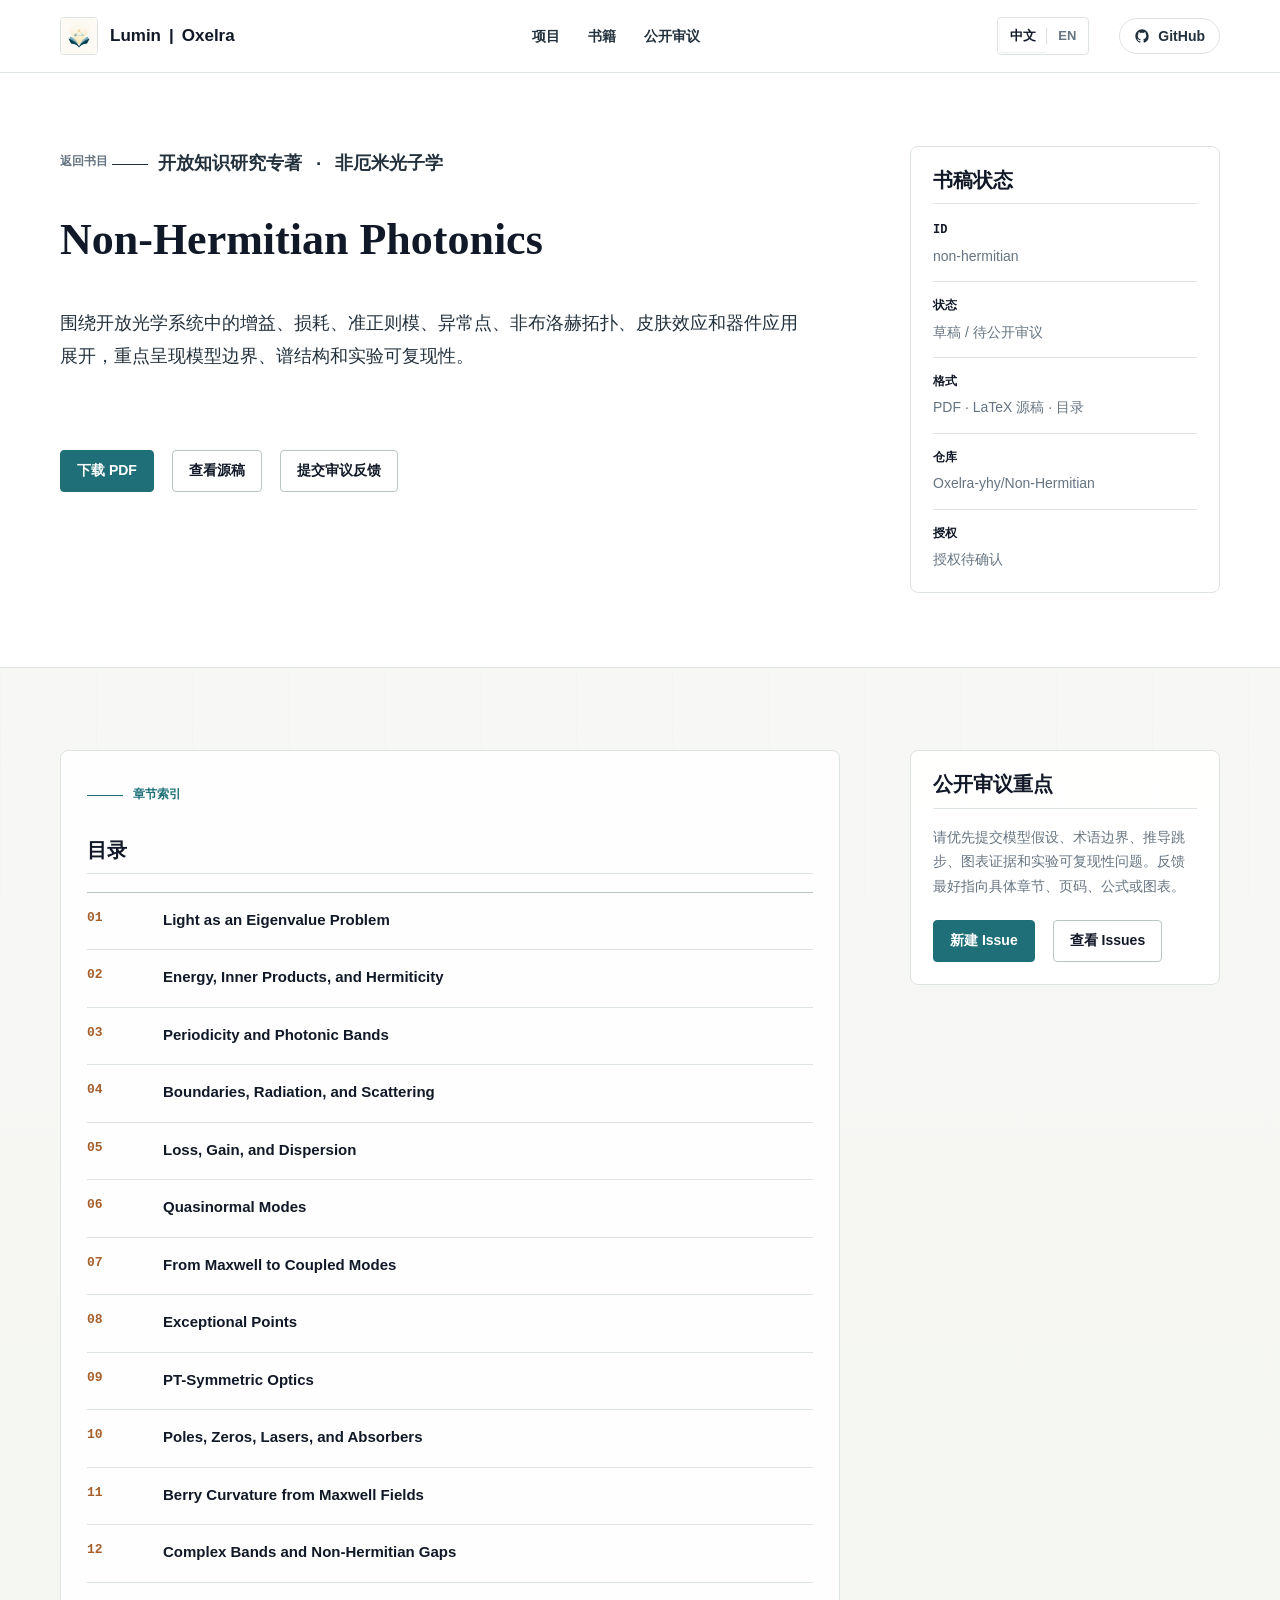
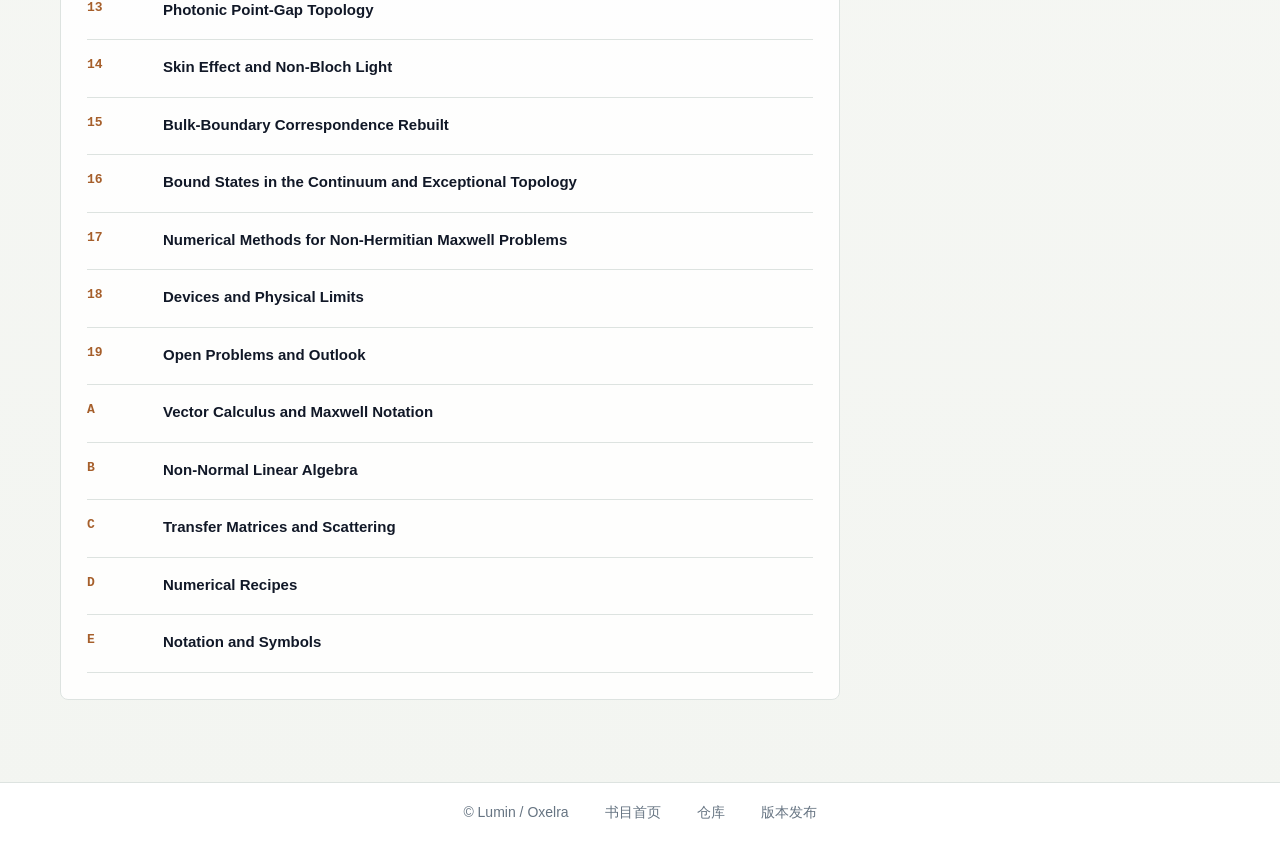
==== commit a336e95c: "Refactor app flows and improve UI state handling" ====
--- a/docs/books/non-hermitian/index.html
+++ b/docs/books/non-hermitian/index.html
@@ -1,30 +1,37 @@
 <!doctype html>
-<html lang="zh-CN">
+<html lang="zh-CN" data-language="zh">
   <head>
     <meta charset="utf-8">
     <meta name="viewport" content="width=device-width, initial-scale=1">
-    <meta name="description" content="Non-Hermitian Photonics 是 Lumin 收录的 Open Knowledge Book。">
+    <meta name="description" content="Non-Hermitian Photonics 是 Lumin 收录的开放知识研究专著。">
     <title>Non-Hermitian Photonics | Lumin</title>
     <link rel="stylesheet" href="../../styles.css?v=2026-06-27-open-books-redesign-8">
   </head>
   <body>
     <header class="site-header">
       <div class="wrapper header-inner">
-        <a class="site-mark" href="../../" aria-label="Lumin 首页">
-          <img src="../../assets/lumin-logo.png" alt="" width="1024" height="1024">
-          <span>
+        <div class="site-mark" aria-label="Lumin 与 Oxelra">
+          <a class="site-mark-home" href="../../" aria-label="Lumin 首页">
+            <img src="../../assets/lumin-logo.png" alt="" width="1024" height="1024">
             <strong>Lumin</strong>
-            <small>Open Knowledge Books</small>
-          </span>
-        </a>
+          </a>
+          <span class="site-mark-separator">|</span>
+          <a class="site-mark-oxelra" href="https://oxelra.com/" target="_blank" rel="noreferrer">Oxelra</a>
+        </div>
 
         <nav class="site-nav" aria-label="页面导航">
-          <a href="../../#project">Project</a>
-          <a href="../../#books">Books</a>
-          <a href="../../#review">Open Review</a>
+          <a href="../../#project"><span data-lang="zh">项目</span><span data-lang="en">Project</span></a>
+          <a href="../../#books"><span data-lang="zh">书籍</span><span data-lang="en">Books</span></a>
+          <a href="../../#review"><span data-lang="zh">公开审议</span><span data-lang="en">Open Review</span></a>
         </nav>
 
-        <a class="header-link" href="https://github.com/Oxelra-yhy/Non-Hermitian" target="_blank" rel="noreferrer">GitHub</a>
+        <div class="header-tools">
+          <div class="language-switch" aria-label="Language">
+            <button type="button" data-lang-option="zh" aria-pressed="true">中文</button>
+            <button type="button" data-lang-option="en" aria-pressed="false">EN</button>
+          </div>
+          <a class="header-link" href="https://github.com/Oxelra-yhy/Non-Hermitian" target="_blank" rel="noreferrer"><svg class="header-link__icon" viewBox="0 0 24 24" aria-hidden="true"><path d="M12 2C6.48 2 2 6.59 2 12.25c0 4.53 2.87 8.37 6.84 9.73.5.1.68-.22.68-.49 0-.24-.01-1.05-.01-1.9-2.78.62-3.37-1.22-3.37-1.22-.45-1.18-1.11-1.49-1.11-1.49-.91-.64.07-.63.07-.63 1 .07 1.53 1.06 1.53 1.06.9 1.57 2.36 1.12 2.94.86.09-.67.35-1.12.63-1.38-2.22-.26-4.55-1.14-4.55-5.06 0-1.12.39-2.03 1.03-2.75-.1-.26-.45-1.3.1-2.71 0 0 .84-.28 2.75 1.05A9.34 9.34 0 0 1 12 6.98c.85 0 1.7.12 2.5.35 1.9-1.33 2.74-1.05 2.74-1.05.55 1.41.2 2.45.1 2.71.64.72 1.03 1.63 1.03 2.75 0 3.93-2.34 4.79-4.57 5.05.36.32.68.95.68 1.92 0 1.39-.01 2.5-.01 2.84 0 .27.18.59.69.49A10.13 10.13 0 0 0 22 12.25C22 6.59 17.52 2 12 2Z"/></svg><span>GitHub</span></a>
+        </div>
       </div>
     </header>
 
@@ -32,27 +39,28 @@
       <section class="detail-hero">
         <div class="wrapper detail-hero-layout">
           <div class="detail-copy">
-            <a class="crumb" href="../../#books">Back to catalog</a>
-            <p class="section-kicker">Open Knowledge Book · Non-Hermitian Photonics</p>
+            <a class="crumb" href="../../#books"><span data-lang="zh">返回书目</span><span data-lang="en">Back to catalog</span></a>
+            <p class="section-kicker"><span data-lang="zh">开放知识研究专著 · 非厄米光子学</span><span data-lang="en">Open Knowledge Book · Non-Hermitian Photonics</span></p>
             <h1>Non-Hermitian Photonics</h1>
             <p>
-              围绕开放光学系统中的增益、损耗、准正则模、异常点、非布洛赫拓扑、皮肤效应和器件应用展开，重点呈现模型边界、谱结构和实验可复现性。
+              <span data-lang="zh">围绕开放光学系统中的增益、损耗、准正则模、异常点、非布洛赫拓扑、皮肤效应和器件应用展开，重点呈现模型边界、谱结构和实验可复现性。</span>
+              <span data-lang="en">A book on open photonic systems, organized around gain, loss, quasinormal modes, exceptional points, non-Bloch topology, skin effects, and device applications, with focus on model boundaries, spectral structure, and experimental reproducibility.</span>
             </p>
             <div class="detail-actions" aria-label="书籍操作">
-              <a class="button button-primary" href="../../downloads/non-hermitian-photonics.pdf" download="non-hermitian-photonics.pdf">下载 PDF</a>
-              <a class="button button-secondary" href="https://github.com/Oxelra-yhy/Non-Hermitian" target="_blank" rel="noreferrer">查看源稿</a>
-              <a class="button button-secondary" href="https://github.com/Oxelra-yhy/Non-Hermitian/issues/new?title=%5BReview%5D%20Non-Hermitian%20Photonics" target="_blank" rel="noreferrer">提交反馈</a>
+              <a class="button button-primary" href="../../downloads/non-hermitian-photonics.pdf" download="non-hermitian-photonics.pdf"><span data-lang="zh">下载 PDF</span><span data-lang="en">Download PDF</span></a>
+              <a class="button button-secondary" href="https://github.com/Oxelra-yhy/Non-Hermitian" target="_blank" rel="noreferrer"><span data-lang="zh">查看源稿</span><span data-lang="en">View Source</span></a>
+              <a class="button button-secondary" href="https://github.com/Oxelra-yhy/Non-Hermitian/issues/new?title=%5BReview%5D%20Non-Hermitian%20Photonics" target="_blank" rel="noreferrer"><span data-lang="zh">提交审议反馈</span><span data-lang="en">Submit Feedback</span></a>
             </div>
           </div>
 
           <aside class="meta-panel">
-            <h2>Book Status</h2>
+            <h2><span data-lang="zh">书稿状态</span><span data-lang="en">Book Status</span></h2>
             <dl class="meta-list">
               <div><dt>ID</dt><dd>non-hermitian</dd></div>
-              <div><dt>Status</dt><dd>Draft / Open Review Pending</dd></div>
-              <div><dt>Format</dt><dd>PDF · LaTeX source · index</dd></div>
-              <div><dt>Repository</dt><dd>Oxelra-yhy/Non-Hermitian</dd></div>
-              <div><dt>License</dt><dd>授权待确认</dd></div>
+              <div><dt><span data-lang="zh">状态</span><span data-lang="en">Status</span></dt><dd><span data-lang="zh">草稿 / 待公开审议</span><span data-lang="en">Draft / Open Review Pending</span></dd></div>
+              <div><dt><span data-lang="zh">格式</span><span data-lang="en">Format</span></dt><dd><span data-lang="zh">PDF · LaTeX 源稿 · 目录</span><span data-lang="en">PDF · LaTeX source · index</span></dd></div>
+              <div><dt><span data-lang="zh">仓库</span><span data-lang="en">Repository</span></dt><dd>Oxelra-yhy/Non-Hermitian</dd></div>
+              <div><dt><span data-lang="zh">授权</span><span data-lang="en">License</span></dt><dd><span data-lang="zh">授权待确认</span><span data-lang="en">Pending confirmation</span></dd></div>
             </dl>
           </aside>
         </div>
@@ -61,44 +69,45 @@
       <section class="detail-section">
         <div class="wrapper detail-layout">
           <article class="content-card">
-            <p class="section-kicker">Table of Contents</p>
-            <h2>目录</h2>
+            <p class="section-kicker"><span data-lang="zh">章节索引</span><span data-lang="en">Table of Contents</span></p>
+            <h2><span data-lang="zh">目录</span><span data-lang="en">Table of Contents</span></h2>
             <ol class="chapter-list">
-              <li><span>01</span><div><strong>Light as an Eigenvalue Problem</strong><p>chapters/ch01_light_as_eigenvalue_problem.tex</p></div></li>
-              <li><span>02</span><div><strong>Energy, Inner Products, and Hermiticity</strong><p>chapters/ch02_energy_inner_products_revised.tex</p></div></li>
-              <li><span>03</span><div><strong>Periodicity and Photonic Bands</strong><p>chapters/ch03_periodicity_and_photonic_bands_revised.tex</p></div></li>
-              <li><span>04</span><div><strong>Boundaries, Radiation, and Scattering</strong><p>chapters/ch04_boundaries_radiation_scattering_revised.tex</p></div></li>
-              <li><span>05</span><div><strong>Loss, Gain, and Dispersion</strong><p>chapters/ch05_loss_gain_dispersion_revised.tex</p></div></li>
-              <li><span>06</span><div><strong>Quasinormal Modes</strong><p>chapters/ch06_quasinormal_modes_revised.tex</p></div></li>
-              <li><span>07</span><div><strong>From Maxwell to Coupled Modes</strong><p>chapters/ch07_maxwell_to_coupled_modes_revised.tex</p></div></li>
-              <li><span>08</span><div><strong>Exceptional Points</strong><p>chapters/ch08_exceptional_points_revised.tex</p></div></li>
-              <li><span>09</span><div><strong>PT-Symmetric Optics</strong><p>chapters/ch09_pt_symmetric_optics_revised.tex</p></div></li>
-              <li><span>10</span><div><strong>Poles, Zeros, Lasers, and Absorbers</strong><p>chapters/ch10_poles_zeros_lasers_absorbers_revised.tex</p></div></li>
-              <li><span>11</span><div><strong>Berry Curvature from Maxwell Fields</strong><p>chapters/ch11_berry_curvature_maxwell_revised.tex</p></div></li>
-              <li><span>12</span><div><strong>Complex Bands and Non-Hermitian Gaps</strong><p>chapters/ch12_complex_bands_nh_gaps_revised.tex</p></div></li>
-              <li><span>13</span><div><strong>Photonic Point-Gap Topology</strong><p>chapters/ch13_photonic_point_gap_topology_revised.tex</p></div></li>
-              <li><span>14</span><div><strong>Skin Effect and Non-Bloch Light</strong><p>chapters/ch14_skin_effect_non_bloch_revised.tex</p></div></li>
-              <li><span>15</span><div><strong>Bulk-Boundary Correspondence Rebuilt</strong><p>chapters/ch15_bulk_boundary_rebuilt_revised.tex</p></div></li>
-              <li><span>16</span><div><strong>Bound States in the Continuum and Exceptional Topology</strong><p>chapters/ch16_bic_exceptional_topology_revised.tex</p></div></li>
-              <li><span>17</span><div><strong>Numerical Methods for Non-Hermitian Maxwell Problems</strong><p>chapters/ch17_numerical_methods_revised.tex</p></div></li>
-              <li><span>18</span><div><strong>Devices and Physical Limits</strong><p>chapters/ch18_devices_physical_limits_revised.tex</p></div></li>
-              <li><span>19</span><div><strong>Open Problems and Outlook</strong><p>chapters/ch19_open_problems_revised.tex</p></div></li>
-              <li><span>A</span><div><strong>Vector Calculus and Maxwell Notation</strong><p>appendices/app_a_vector_calculus_revised.tex</p></div></li>
-              <li><span>B</span><div><strong>Non-Normal Linear Algebra</strong><p>appendices/app_b_nonnormal_linear_algebra_revised.tex</p></div></li>
-              <li><span>C</span><div><strong>Transfer Matrices and Scattering</strong><p>appendices/app_c_transfer_matrices_revised.tex</p></div></li>
-              <li><span>D</span><div><strong>Numerical Recipes</strong><p>appendices/app_d_numerical_recipes_revised.tex</p></div></li>
-              <li><span>E</span><div><strong>Notation and Symbols</strong><p>appendices/app_e_notation_revised.tex</p></div></li>
+              <li><span>01</span><div><strong>Light as an Eigenvalue Problem</strong></div></li>
+              <li><span>02</span><div><strong>Energy, Inner Products, and Hermiticity</strong></div></li>
+              <li><span>03</span><div><strong>Periodicity and Photonic Bands</strong></div></li>
+              <li><span>04</span><div><strong>Boundaries, Radiation, and Scattering</strong></div></li>
+              <li><span>05</span><div><strong>Loss, Gain, and Dispersion</strong></div></li>
+              <li><span>06</span><div><strong>Quasinormal Modes</strong></div></li>
+              <li><span>07</span><div><strong>From Maxwell to Coupled Modes</strong></div></li>
+              <li><span>08</span><div><strong>Exceptional Points</strong></div></li>
+              <li><span>09</span><div><strong>PT-Symmetric Optics</strong></div></li>
+              <li><span>10</span><div><strong>Poles, Zeros, Lasers, and Absorbers</strong></div></li>
+              <li><span>11</span><div><strong>Berry Curvature from Maxwell Fields</strong></div></li>
+              <li><span>12</span><div><strong>Complex Bands and Non-Hermitian Gaps</strong></div></li>
+              <li><span>13</span><div><strong>Photonic Point-Gap Topology</strong></div></li>
+              <li><span>14</span><div><strong>Skin Effect and Non-Bloch Light</strong></div></li>
+              <li><span>15</span><div><strong>Bulk-Boundary Correspondence Rebuilt</strong></div></li>
+              <li><span>16</span><div><strong>Bound States in the Continuum and Exceptional Topology</strong></div></li>
+              <li><span>17</span><div><strong>Numerical Methods for Non-Hermitian Maxwell Problems</strong></div></li>
+              <li><span>18</span><div><strong>Devices and Physical Limits</strong></div></li>
+              <li><span>19</span><div><strong>Open Problems and Outlook</strong></div></li>
+              <li><span>A</span><div><strong>Vector Calculus and Maxwell Notation</strong></div></li>
+              <li><span>B</span><div><strong>Non-Normal Linear Algebra</strong></div></li>
+              <li><span>C</span><div><strong>Transfer Matrices and Scattering</strong></div></li>
+              <li><span>D</span><div><strong>Numerical Recipes</strong></div></li>
+              <li><span>E</span><div><strong>Notation and Symbols</strong></div></li>
             </ol>
           </article>
 
           <aside class="review-note">
-            <h2>Open Review Focus</h2>
+            <h2><span data-lang="zh">公开审议重点</span><span data-lang="en">Open Review Focus</span></h2>
             <p>
-              请优先提交模型假设、术语边界、推导跳步、图表证据和实验可复现性问题。反馈最好指向具体章节、页码、公式或图表。
+              <span data-lang="zh">请优先提交模型假设、术语边界、推导跳步、图表证据和实验可复现性问题。反馈最好指向具体章节、页码、公式或图表。</span>
+              <span data-lang="en">Please prioritize model assumptions, terminology boundaries, skipped derivations, figure evidence, and experimental reproducibility. Feedback is most useful when it points to a chapter, page, equation, or figure.</span>
             </p>
             <div class="detail-actions">
-              <a class="button button-primary" href="https://github.com/Oxelra-yhy/Non-Hermitian/issues/new?title=%5BReview%5D%20Non-Hermitian%20Photonics" target="_blank" rel="noreferrer">新建 Issue</a>
-              <a class="button button-secondary" href="https://github.com/Oxelra-yhy/Non-Hermitian/issues" target="_blank" rel="noreferrer">查看 Issues</a>
+              <a class="button button-primary" href="https://github.com/Oxelra-yhy/Non-Hermitian/issues/new?title=%5BReview%5D%20Non-Hermitian%20Photonics" target="_blank" rel="noreferrer"><span data-lang="zh">新建 Issue</span><span data-lang="en">New Issue</span></a>
+              <a class="button button-secondary" href="https://github.com/Oxelra-yhy/Non-Hermitian/issues" target="_blank" rel="noreferrer"><span data-lang="zh">查看 Issues</span><span data-lang="en">View Issues</span></a>
             </div>
           </aside>
         </div>
@@ -108,10 +117,11 @@
     <footer class="site-footer">
       <div class="wrapper footer-inner">
         <span>© Lumin / Oxelra</span>
-        <a href="../../">书目首页</a>
-        <a href="https://github.com/Oxelra-yhy/Non-Hermitian" target="_blank" rel="noreferrer">仓库</a>
-        <a href="https://github.com/Oxelra-yhy/Non-Hermitian/releases" target="_blank" rel="noreferrer">Releases</a>
+        <a href="../../"><span data-lang="zh">书目首页</span><span data-lang="en">Catalog Home</span></a>
+        <a href="https://github.com/Oxelra-yhy/Non-Hermitian" target="_blank" rel="noreferrer"><span data-lang="zh">仓库</span><span data-lang="en">Repository</span></a>
+        <a href="https://github.com/Oxelra-yhy/Non-Hermitian/releases" target="_blank" rel="noreferrer"><span data-lang="zh">版本发布</span><span data-lang="en">Releases</span></a>
       </div>
     </footer>
+    <script src="../../app.js?v=2026-06-27-bilingual-toggle" defer></script>
   </body>
 </html>
--- a/docs/styles.css
+++ b/docs/styles.css
@@ -48,6 +48,7 @@
 }
 
 body {
+  padding-top: var(--header-height);
   margin: 0;
   overflow-x: hidden;
   background:
@@ -56,6 +57,24 @@
   font-family: var(--font-sans);
   font-size: 16px;
   line-height: 1.7;
+}
+
+[data-lang] {
+  display: none;
+}
+
+.hero-copy h1 [data-lang] {
+  display: none;
+}
+
+html[data-language="zh"] [data-lang="zh"],
+html[data-language="en"] [data-lang="en"] {
+  display: inline;
+}
+
+html[data-language="zh"] .hero-copy h1 [data-lang="zh"],
+html[data-language="en"] .hero-copy h1 [data-lang="en"] {
+  display: block;
 }
 
 body::before {
@@ -110,7 +129,7 @@
 }
 
 h1 {
-  margin-bottom: 30px;
+  margin-bottom: 42px;
   font-size: 56px;
   line-height: 1.13;
 }
@@ -120,6 +139,16 @@
   font-size: 34px;
 }
 
+html[data-language="en"] .section-heading h2,
+html[data-language="en"] .review-copy h2 {
+  font-size: 30px;
+}
+
+#review-title [data-lang="zh"] {
+  word-break: keep-all;
+  overflow-wrap: normal;
+}
+
 h3 {
   font-size: 23px;
 }
@@ -130,8 +159,10 @@
 }
 
 .site-header {
-  position: sticky;
+  position: fixed;
   top: 0;
+  right: 0;
+  left: 0;
   z-index: 10;
   border-bottom: 1px solid rgba(221, 227, 224, 0.92);
   background: rgba(255, 255, 255, 0.9);
@@ -151,12 +182,20 @@
   display: inline-flex;
   min-width: 0;
   align-items: center;
+  gap: 8px;
+  color: var(--color-ink);
+}
+
+.site-mark a:hover {
+  text-decoration: none;
+}
+
+.site-mark-home {
+  display: inline-flex;
+  min-width: 0;
+  align-items: center;
   gap: 12px;
   color: var(--color-ink);
-}
-
-.site-mark:hover {
-  text-decoration: none;
 }
 
 .site-mark img {
@@ -167,12 +206,6 @@
   background: #fff;
 }
 
-.site-mark span {
-  display: grid;
-  gap: 1px;
-  min-width: 0;
-}
-
 .site-mark strong {
   color: var(--color-ink);
   font-size: 17px;
@@ -180,13 +213,16 @@
   line-height: 1.1;
 }
 
-.site-mark small {
-  color: var(--color-muted);
-  font-family: var(--font-mono);
-  font-size: 11px;
-  font-weight: 700;
-  line-height: 1.2;
-  text-transform: uppercase;
+.site-mark-separator,
+.site-mark-oxelra {
+  color: var(--color-ink);
+  font-size: 17px;
+  font-weight: 760;
+  line-height: 1.1;
+}
+
+.site-mark-oxelra:hover {
+  color: var(--color-accent-dark);
 }
 
 .site-nav {
@@ -222,8 +258,69 @@
   display: inline-flex;
   align-items: center;
   justify-self: end;
+  gap: 8px;
   border: 1px solid var(--color-border);
   padding: 8px 14px;
+}
+
+.header-link__icon {
+  width: 16px;
+  height: 16px;
+  flex: 0 0 auto;
+  fill: currentColor;
+}
+
+.header-tools {
+  display: inline-flex;
+  align-items: center;
+  justify-self: end;
+  gap: 30px;
+}
+
+.header-tools .header-link {
+  justify-self: auto;
+}
+
+.language-switch {
+  display: inline-flex;
+  align-items: center;
+  gap: 2px;
+  border: 1px solid var(--color-border);
+  border-radius: var(--radius-sm);
+  background: rgba(255, 255, 255, 0.74);
+  padding: 2px;
+}
+
+.language-switch button {
+  position: relative;
+  appearance: none;
+  min-height: 32px;
+  border: 0;
+  border-radius: calc(var(--radius-sm) - 1px);
+  background: transparent;
+  color: var(--color-muted);
+  cursor: pointer;
+  font: inherit;
+  font-size: 13px;
+  font-weight: 760;
+  line-height: 1.2;
+  padding: 7px 10px;
+}
+
+.language-switch button + button::before {
+  content: "";
+  position: absolute;
+  top: 8px;
+  bottom: 8px;
+  left: -2px;
+  width: 1px;
+  background: var(--color-border);
+}
+
+.language-switch button.is-active {
+  background: #fff;
+  color: var(--color-ink);
+  box-shadow: 0 1px 2px rgba(17, 24, 39, 0.08);
 }
 
 .hero-section {
@@ -237,15 +334,15 @@
 }
 
 .hero-layout {
-  display: grid;
-  grid-template-columns: minmax(0, 1fr) 310px;
-  gap: 48px;
-  align-items: center;
-  padding: 54px 0;
+  display: flex;
+  width: min(100% - 48px, 1320px);
+  justify-content: center;
+  padding: 92px 0 104px;
+  text-align: center;
 }
 
 .hero-copy {
-  max-width: 790px;
+  max-width: 1240px;
   min-width: 0;
 }
 
@@ -253,7 +350,7 @@
   display: inline-flex;
   gap: 10px;
   align-items: center;
-  margin-bottom: 24px;
+  margin-bottom: 34px;
   color: var(--color-accent);
   font-family: var(--font-mono);
   font-size: 12px;
@@ -270,28 +367,50 @@
   background: currentColor;
 }
 
+.hero-copy .section-kicker {
+  margin-bottom: 88px;
+}
+
 .hero-copy h1 span {
   display: block;
 }
 
 .hero-copy h1 span:first-child {
-  white-space: nowrap;
+  white-space: normal;
 }
 
 .hero-lede {
-  max-width: 720px;
+  max-width: 820px;
+  margin-right: auto;
   margin-bottom: 0;
+  margin-left: auto;
   color: var(--color-text);
   font-size: 19px;
-  line-height: 2;
+  line-height: 2.12;
 }
 
 .hero-actions,
 .detail-actions {
   display: flex;
   flex-wrap: wrap;
-  gap: 12px;
-  margin-top: 44px;
+  gap: 18px;
+  margin-top: 76px;
+}
+
+.hero-actions {
+  justify-content: center;
+  gap: 44px;
+  margin-top: 96px;
+}
+
+.hero-actions .button {
+  min-width: 158px;
+  padding-right: 22px;
+  padding-left: 22px;
+}
+
+.detail-actions {
+  justify-content: flex-start;
 }
 
 .button {
@@ -333,45 +452,18 @@
   color: var(--color-accent-dark);
 }
 
-.definition-panel {
-  min-width: 0;
-  border: 1px solid var(--color-border);
-  border-radius: var(--radius-md);
-  background: rgba(255, 255, 255, 0.86);
-  box-shadow: var(--shadow-subtle);
-  padding: 24px;
-}
-
-.panel-label {
-  margin-bottom: 18px;
-  color: var(--color-copper);
-  font-family: var(--font-mono);
-  font-size: 12px;
-  font-weight: 820;
-  text-transform: uppercase;
-}
-
-.definition-list {
-  display: grid;
-  gap: 18px;
-  margin-bottom: 0;
-}
-
-.definition-list div,
 .book-meta div,
 .meta-list div {
   border-top: 1px solid var(--color-border);
   padding-top: 14px;
 }
 
-.definition-list div:first-child,
 .book-meta div:first-child,
 .meta-list div:first-child {
   border-top: 0;
   padding-top: 0;
 }
 
-.definition-list dt,
 .book-meta dt,
 .meta-list dt {
   color: var(--color-ink);
@@ -381,7 +473,6 @@
   text-transform: uppercase;
 }
 
-.definition-list dd,
 .book-meta dd,
 .meta-list dd {
   margin: 4px 0 0;
@@ -392,6 +483,7 @@
 
 .books-section,
 .review-section,
+.hero-section,
 .detail-section {
   scroll-margin-top: var(--header-height);
 }
@@ -402,7 +494,7 @@
   min-height: var(--page-height);
   align-items: center;
   border-bottom: 1px solid var(--color-border);
-  padding: 0;
+  padding: clamp(72px, 9svh, 112px) 0;
   scroll-snap-align: start;
   scroll-snap-stop: always;
 }
@@ -416,10 +508,10 @@
   display: grid;
   grid-template-columns: minmax(0, 410px) minmax(0, 1fr);
   column-gap: 70px;
-  row-gap: 10px;
+  row-gap: 22px;
   align-items: start;
   border-top: 1px solid var(--color-border);
-  padding-top: 34px;
+  padding-top: 46px;
 }
 
 .section-heading .section-kicker,
@@ -440,7 +532,11 @@
 }
 
 .section-heading {
-  margin-bottom: 26px;
+  margin-bottom: 48px;
+}
+
+.books-section .section-heading {
+  margin-bottom: 96px;
 }
 
 .section-heading p:not(.section-kicker),
@@ -456,88 +552,150 @@
 .book-grid {
   display: grid;
   grid-template-columns: repeat(2, minmax(0, 1fr));
-  gap: 22px;
+  gap: 26px;
+  margin-top: 14px;
 }
 
 .book-card {
-  display: grid;
-  min-height: 350px;
-  grid-template-rows: auto auto 1fr auto auto;
-  border: 1px solid var(--color-border);
+  position: relative;
+  display: flex;
+  min-height: 384px;
+  flex-direction: column;
+  overflow: hidden;
+  border: 1px solid rgba(185, 197, 193, 0.72);
   border-radius: var(--radius-md);
-  background: rgba(255, 255, 255, 0.92);
-  padding: 22px;
+  background:
+    linear-gradient(180deg, rgba(255, 255, 255, 0.96) 0%, rgba(252, 253, 251, 0.94) 100%);
+  box-shadow: 0 18px 44px rgba(17, 24, 39, 0.045);
+  padding: 28px 26px 24px;
+  transition:
+    border-color 180ms ease,
+    box-shadow 180ms ease,
+    transform 180ms ease;
+}
+
+.book-card::before {
+  content: "";
+  position: absolute;
+  top: 0;
+  right: 0;
+  left: 0;
+  height: 3px;
+  background: linear-gradient(90deg, var(--color-accent), var(--color-copper), transparent 76%);
+  opacity: 0.72;
 }
 
 .book-card:hover {
   border-color: var(--color-border-strong);
-  box-shadow: var(--shadow-subtle);
+  box-shadow: 0 24px 58px rgba(17, 24, 39, 0.075);
+  transform: translateY(-2px);
 }
 
 .book-card-header {
   display: flex;
+  align-items: center;
   justify-content: space-between;
-  gap: 16px;
-  margin-bottom: 22px;
+  gap: 14px;
+  margin-bottom: 28px;
 }
 
 .book-number {
+  display: inline-flex;
+  min-width: 42px;
+  height: 30px;
+  align-items: center;
+  justify-content: center;
+  border: 1px solid rgba(166, 95, 43, 0.22);
+  border-radius: var(--radius-sm);
+  background: rgba(166, 95, 43, 0.07);
   color: var(--color-copper);
   font-family: var(--font-mono);
-  font-size: 16px;
+  font-size: 14px;
   font-weight: 850;
+  line-height: 1;
 }
 
 .book-field {
+  display: inline-flex;
+  min-height: 30px;
+  align-items: center;
+  border: 1px solid rgba(96, 116, 95, 0.16);
+  border-radius: 999px;
+  background: rgba(96, 116, 95, 0.08);
   color: var(--color-sage);
-  font-size: 14px;
-  font-weight: 760;
+  font-size: 13px;
+  font-weight: 820;
+  line-height: 1.2;
+  padding: 6px 11px;
 }
 
 .book-card h3 {
-  max-width: 560px;
-  margin-bottom: 14px;
+  max-width: 520px;
+  margin-bottom: 18px;
+  font-size: 25px;
+  line-height: 1.08;
+}
+
+html[data-language="en"] .book-card h3 {
   font-size: 22px;
+  line-height: 1.12;
 }
 
 .book-card p {
+  margin-bottom: 26px;
   color: var(--color-text);
   font-size: 15px;
-  line-height: 1.74;
+  line-height: 1.78;
 }
 
 .book-meta {
   display: grid;
   grid-template-columns: repeat(2, minmax(0, 1fr));
-  gap: 16px;
-  margin: 18px 0 0;
+  gap: 10px;
+  border: 1px solid rgba(221, 227, 224, 0.76);
+  border-radius: var(--radius-sm);
+  background: rgba(247, 248, 245, 0.76);
+  margin: auto 0 0;
+  padding: 14px;
+}
+
+.book-meta div {
+  border-top: 0;
+  padding-top: 0;
+}
+
+.book-meta div + div {
+  border-left: 1px solid var(--color-border);
+  padding-left: 14px;
 }
 
 .book-actions {
   display: flex;
   flex-wrap: wrap;
-  gap: 10px 14px;
-  align-items: center;
-  border-top: 1px solid var(--color-border);
-  margin-top: 18px;
-  padding-top: 14px;
-}
-
-.book-actions a,
-.review-links a {
-  display: inline-flex;
-  min-height: 34px;
-  align-items: center;
-  border: 1px solid transparent;
+  gap: 9px;
+  align-items: center;
+  margin-top: 16px;
+}
+
+.book-actions a {
+  display: inline-flex;
+  min-height: 36px;
+  align-items: center;
+  border: 1px solid rgba(31, 111, 120, 0.13);
   border-radius: var(--radius-sm);
+  background: rgba(31, 111, 120, 0.065);
   color: var(--color-accent-dark);
-  font-size: 14px;
-  font-weight: 760;
+  font-size: 13px;
+  font-weight: 820;
   line-height: 1.3;
-}
-
-.book-actions a::after,
-.review-links a::after {
+  padding: 8px 10px;
+  transition:
+    background 160ms ease,
+    border-color 160ms ease,
+    color 160ms ease;
+}
+
+.book-actions a::after {
   content: "->";
   margin-left: 8px;
   color: var(--color-copper);
@@ -545,8 +703,9 @@
   font-size: 12px;
 }
 
-.book-actions a:hover,
-.review-links a:hover {
+.book-actions a:hover {
+  border-color: rgba(31, 111, 120, 0.3);
+  background: rgba(31, 111, 120, 0.1);
   color: var(--color-accent);
   text-decoration: none;
 }
@@ -561,49 +720,120 @@
   display: contents;
 }
 
-.review-steps {
+.revision-grid {
   display: grid;
-  grid-column: 2;
-  gap: 0;
-  margin: 14px 0 0;
+  grid-column: 1 / -1;
+  grid-template-columns: repeat(4, minmax(0, 1fr));
+  gap: 16px;
+  margin: 64px 0 0;
   padding: 0;
-  list-style: none;
-  border-top: 1px solid var(--color-border-strong);
-}
-
-.review-steps li {
+}
+
+.revision-card {
+  position: relative;
+  display: flex;
+  min-height: 264px;
+  flex-direction: column;
+  align-items: flex-start;
+  overflow: hidden;
+  border: 1px solid rgba(185, 197, 193, 0.72);
+  border-radius: var(--radius-md);
+  background:
+    linear-gradient(180deg, rgba(255, 255, 255, 0.96) 0%, rgba(252, 253, 251, 0.94) 100%);
+  box-shadow: 0 18px 44px rgba(17, 24, 39, 0.045);
+  color: var(--color-text);
+  padding: 26px 22px 128px;
+  transition:
+    border-color 180ms ease,
+    box-shadow 180ms ease,
+    transform 180ms ease;
+}
+
+.revision-card::before {
+  content: "";
+  position: absolute;
+  top: 0;
+  right: 0;
+  left: 0;
+  height: 3px;
+  background: linear-gradient(90deg, var(--color-accent), var(--color-copper), transparent 76%);
+  opacity: 0.72;
+}
+
+.revision-card:hover {
+  border-color: var(--color-border-strong);
+  box-shadow: 0 24px 58px rgba(17, 24, 39, 0.075);
+}
+
+.revision-card > span {
+  color: var(--color-ink);
+  font-family: var(--font-mono);
+  font-size: 18px;
+  font-weight: 850;
+  line-height: 1.35;
+  margin-bottom: 22px;
+}
+
+.revision-card > div {
   display: grid;
-  grid-template-columns: 76px minmax(0, 1fr);
-  gap: 26px;
-  border-bottom: 1px solid var(--color-border);
-  padding: 18px 0;
-}
-
-.review-steps span {
-  color: var(--color-copper);
-  font-family: var(--font-mono);
-  font-size: 16px;
-  font-weight: 850;
-}
-
-.review-steps h3 {
-  margin-bottom: 6px;
+  min-height: 0;
+  flex: 1;
+  grid-template-rows: auto 96px auto;
+  width: 100%;
+}
+
+.revision-card h3 {
+  margin-bottom: 12px;
+  color: var(--color-ink);
+  font-size: 23px;
+  line-height: 1.22;
+}
+
+html[data-language="en"] .revision-card h3 {
   font-size: 20px;
-}
-
-.review-steps p {
+  line-height: 1.2;
+}
+
+.revision-card p {
   margin-bottom: 0;
   color: var(--color-muted);
   line-height: 1.65;
 }
 
-.review-links {
-  display: flex;
-  flex-wrap: wrap;
-  gap: 10px 22px;
+.revision-card__links {
+  position: absolute;
+  top: 214px;
+  right: 22px;
+  bottom: 22px;
+  left: 22px;
+  display: grid;
+  gap: 8px;
+  align-content: start;
+  width: auto;
   border-top: 1px solid var(--color-border);
-  margin-top: 18px;
-  padding-top: 16px;
+  margin-top: 0;
+  padding-top: 18px;
+}
+
+.revision-card__links a {
+  display: inline-flex;
+  min-height: 32px;
+  align-items: center;
+  justify-content: flex-start;
+  border-radius: var(--radius-sm);
+  background: rgba(31, 111, 120, 0.07);
+  color: var(--color-accent-dark);
+  font-size: 13px;
+  font-weight: 800;
+  line-height: 1.35;
+  padding: 7px 10px;
+  width: 100%;
+}
+
+.revision-card__links a:hover {
+  background: rgba(31, 111, 120, 0.12);
+  color: var(--color-accent);
+  text-decoration: none;
 }
 
 .hero-section + .books-section,
@@ -616,14 +846,15 @@
   background: #fff;
   color: var(--color-muted);
   font-size: 14px;
-  padding: 30px 0;
+  padding: 18px 0;
 }
 
 .footer-inner {
   display: flex;
   flex-wrap: wrap;
-  gap: 12px 22px;
-  align-items: center;
+  align-items: center;
+  justify-content: center;
+  gap: 14px 36px;
 }
 
 .footer-inner a {
@@ -773,7 +1004,11 @@
     grid-row: 1;
   }
 
-  .hero-layout,
+  .header-tools {
+    grid-column: 2;
+    grid-row: 1;
+  }
+
   .section-heading,
   .review-layout,
   .detail-hero-layout,
@@ -793,8 +1028,12 @@
 
   .section-heading p,
   .review-copy p:not(.section-kicker),
-  .review-steps {
+  .revision-grid {
     grid-column: 1;
+  }
+
+  .revision-grid {
+    grid-template-columns: repeat(2, minmax(0, 1fr));
   }
 
   .review-copy,
@@ -841,7 +1080,17 @@
     font-size: 16px;
   }
 
-  .definition-panel,
+  .book-meta {
+    grid-template-columns: 1fr;
+  }
+
+  .book-meta div + div {
+    border-top: 1px solid var(--color-border);
+    border-left: 0;
+    padding-top: 12px;
+    padding-left: 0;
+  }
+
   .book-card,
   .content-card,
   .meta-panel,
@@ -853,18 +1102,26 @@
     grid-template-columns: 1fr;
   }
 
-  .review-steps li,
+  .revision-grid {
+    grid-template-columns: 1fr;
+  }
+
   .chapter-list li {
     grid-template-columns: 1fr;
     gap: 8px;
   }
 
+  .revision-card {
+    min-height: 0;
+  }
+
   .detail-section {
     padding: 58px 0;
   }
 
   .books-section,
   .review-section {
-    padding: 0;
-  }
-}
+    min-height: auto;
+    padding: 58px 0;
+  }
+}
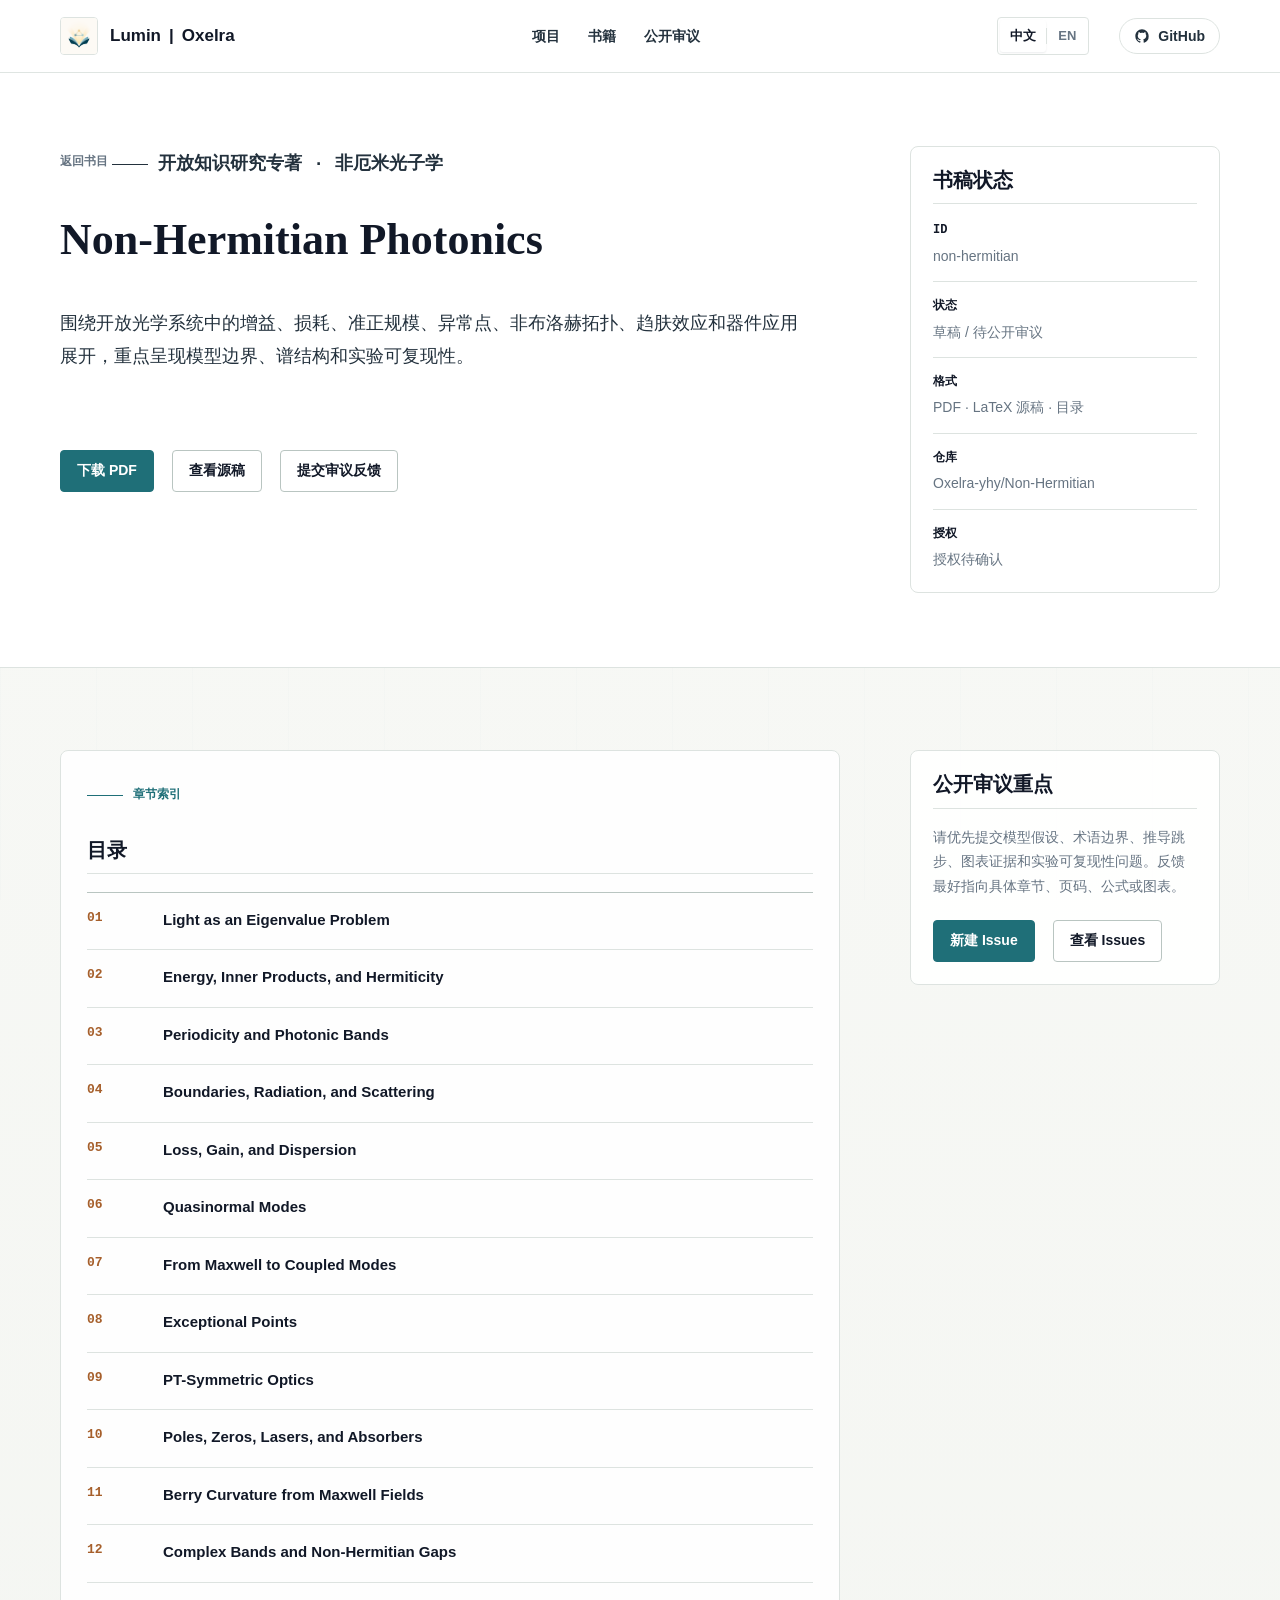
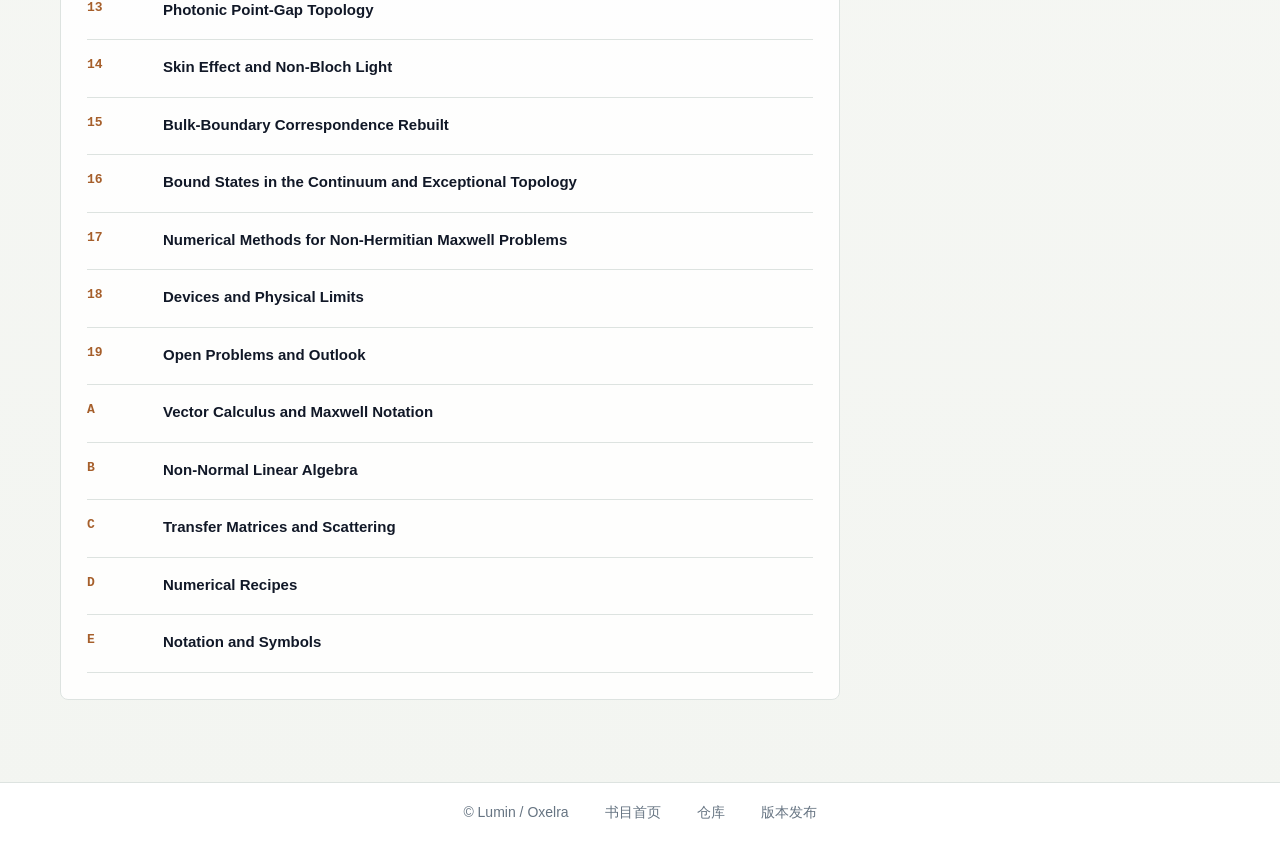
==== commit fecf769a: "Polish terminology and README logo" ====
--- a/docs/books/non-hermitian/index.html
+++ b/docs/books/non-hermitian/index.html
@@ -43,7 +43,7 @@
             <p class="section-kicker"><span data-lang="zh">开放知识研究专著 · 非厄米光子学</span><span data-lang="en">Open Knowledge Book · Non-Hermitian Photonics</span></p>
             <h1>Non-Hermitian Photonics</h1>
             <p>
-              <span data-lang="zh">围绕开放光学系统中的增益、损耗、准正则模、异常点、非布洛赫拓扑、皮肤效应和器件应用展开，重点呈现模型边界、谱结构和实验可复现性。</span>
+              <span data-lang="zh">围绕开放光学系统中的增益、损耗、准正规模、异常点、非布洛赫拓扑、趋肤效应和器件应用展开，重点呈现模型边界、谱结构和实验可复现性。</span>
               <span data-lang="en">A book on open photonic systems, organized around gain, loss, quasinormal modes, exceptional points, non-Bloch topology, skin effects, and device applications, with focus on model boundaries, spectral structure, and experimental reproducibility.</span>
             </p>
             <div class="detail-actions" aria-label="书籍操作">
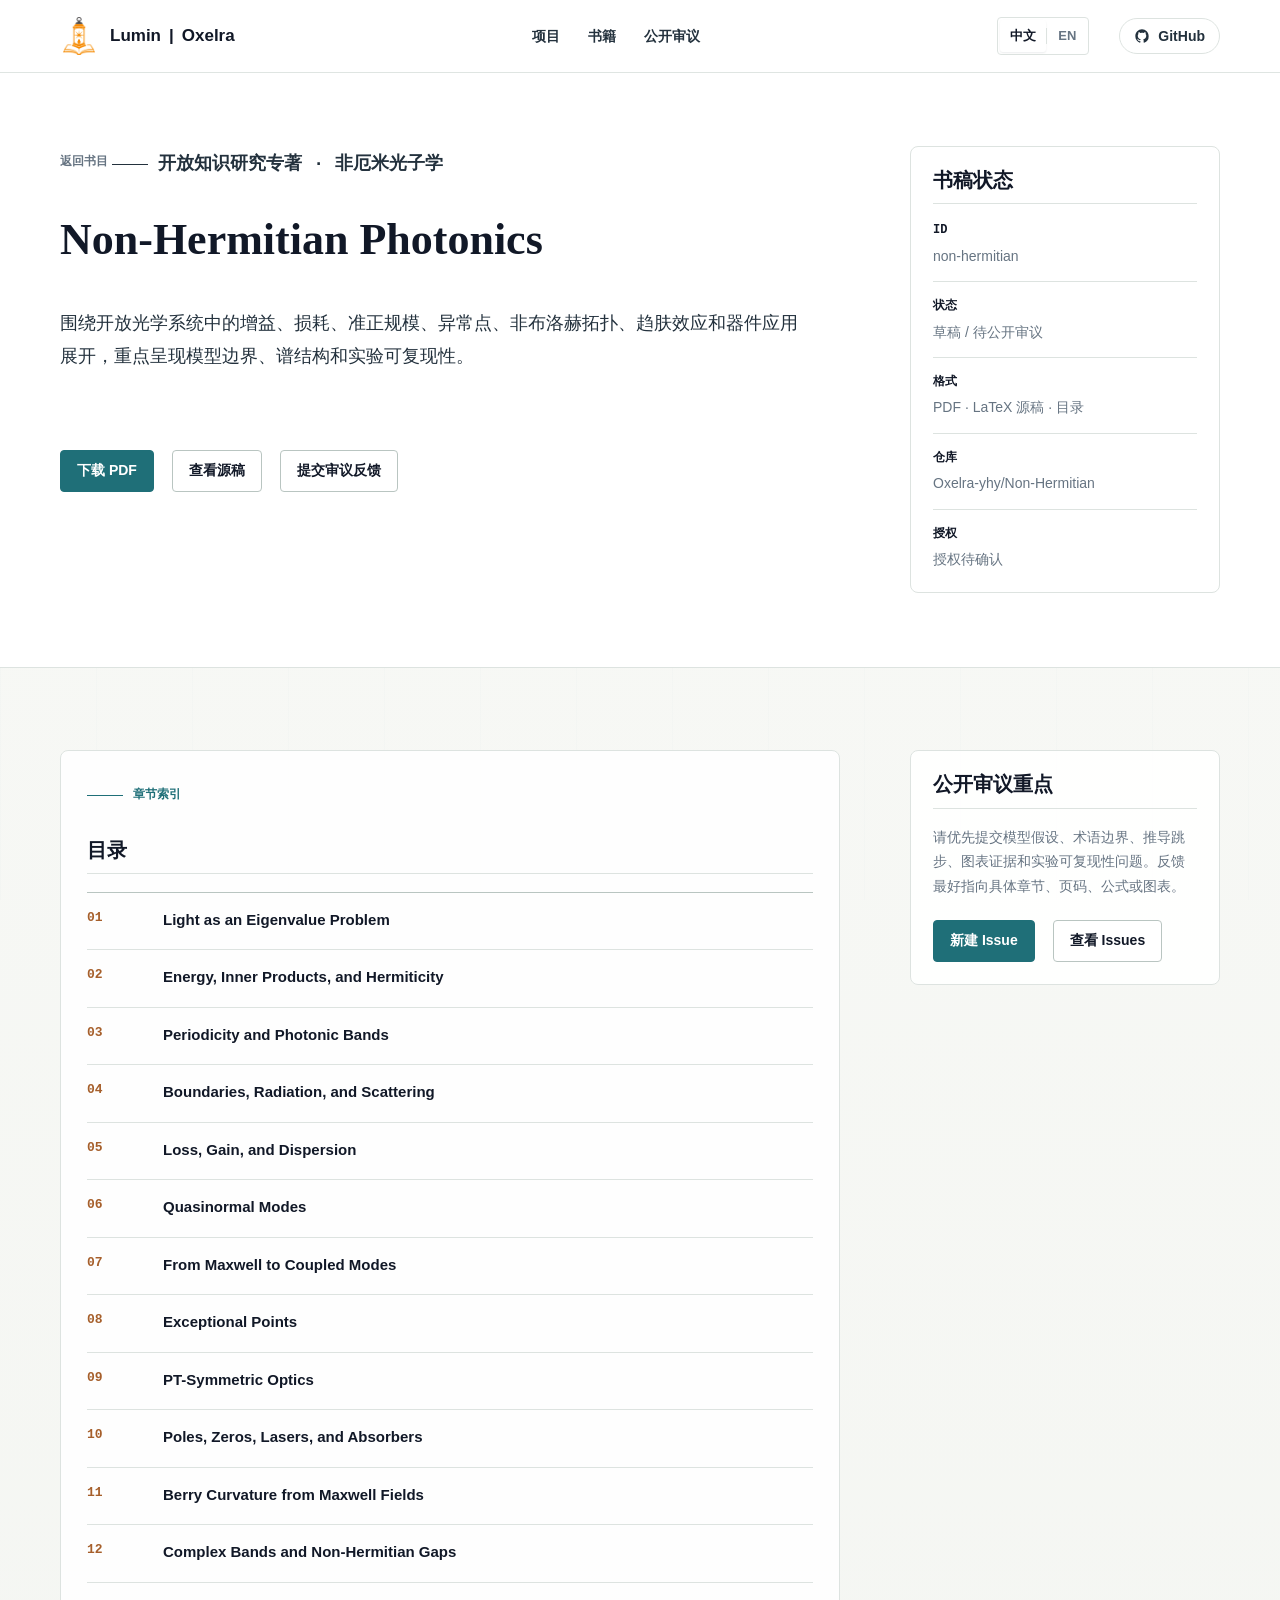
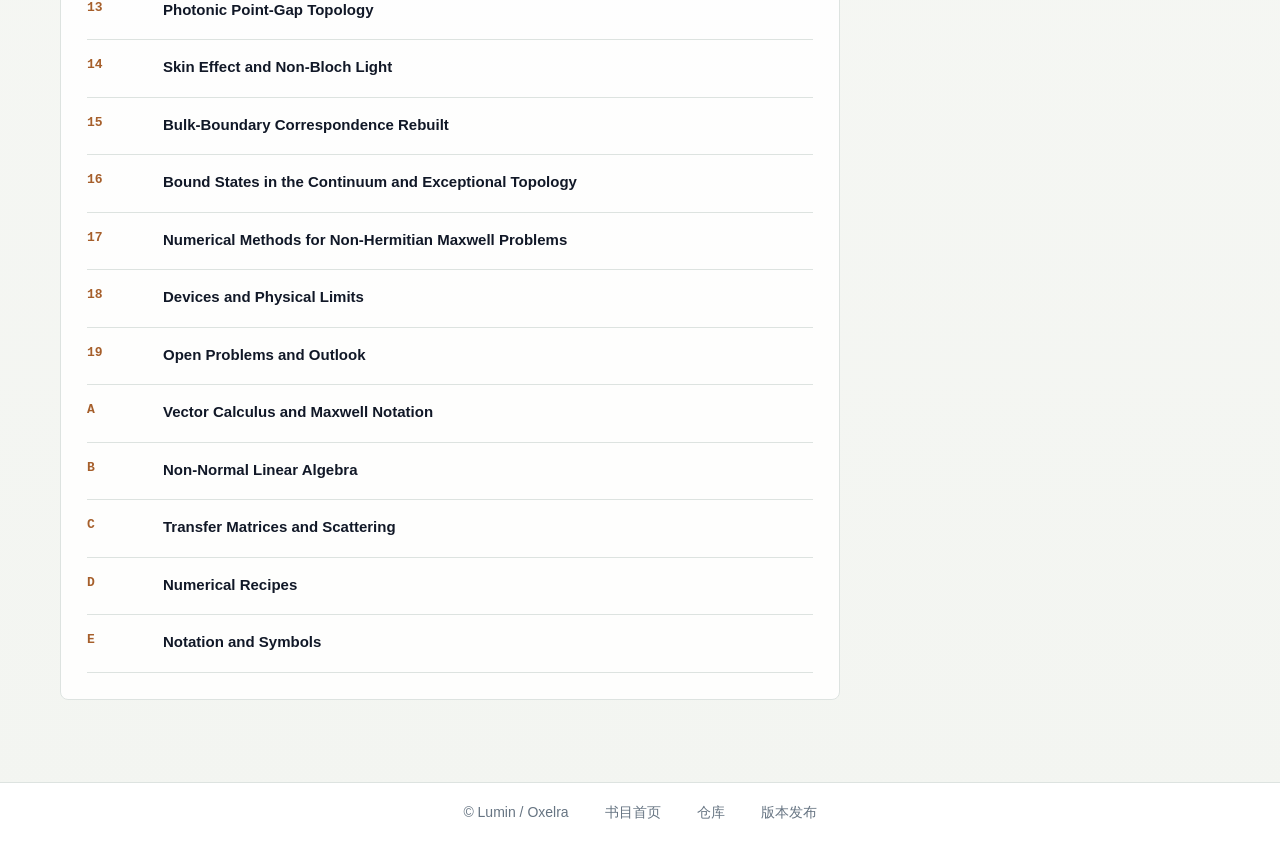
==== commit 1133f16d: "Refresh Lumin branding and book covers" ====
--- a/docs/books/non-hermitian/index.html
+++ b/docs/books/non-hermitian/index.html
@@ -12,7 +12,7 @@
       <div class="wrapper header-inner">
         <div class="site-mark" aria-label="Lumin 与 Oxelra">
           <a class="site-mark-home" href="../../" aria-label="Lumin 首页">
-            <img src="../../assets/lumin-logo.png" alt="" width="1024" height="1024">
+            <img src="../../assets/lumin-logo-new.png" alt="" width="1145" height="1374">
             <strong>Lumin</strong>
           </a>
           <span class="site-mark-separator">|</span>
--- a/docs/styles.css
+++ b/docs/styles.css
@@ -201,9 +201,7 @@
 .site-mark img {
   width: 38px;
   height: 38px;
-  border: 1px solid var(--color-border);
-  border-radius: var(--radius-sm);
-  background: #fff;
+  object-fit: contain;
 }
 
 .site-mark strong {
@@ -481,6 +479,12 @@
   line-height: 1.6;
 }
 
+.book-card .book-meta dd {
+  margin-top: 2px;
+  font-size: 13px;
+  line-height: 1.42;
+}
+
 .books-section,
 .review-section,
 .hero-section,
@@ -567,7 +571,7 @@
   background:
     linear-gradient(180deg, rgba(255, 255, 255, 0.96) 0%, rgba(252, 253, 251, 0.94) 100%);
   box-shadow: 0 18px 44px rgba(17, 24, 39, 0.045);
-  padding: 28px 26px 24px;
+  padding: 24px 22px 20px;
   transition:
     border-color 180ms ease,
     box-shadow 180ms ease,
@@ -596,7 +600,7 @@
   align-items: center;
   justify-content: space-between;
   gap: 14px;
-  margin-bottom: 28px;
+  margin-bottom: 18px;
 }
 
 .book-number {
@@ -623,40 +627,81 @@
   border-radius: 999px;
   background: rgba(96, 116, 95, 0.08);
   color: var(--color-sage);
-  font-size: 13px;
+  font-size: 12px;
   font-weight: 820;
   line-height: 1.2;
   padding: 6px 11px;
 }
 
+.book-card-body {
+  display: grid;
+  grid-template-columns: minmax(128px, 31%) minmax(0, 1fr);
+  gap: 18px;
+  align-items: start;
+  flex: 1;
+}
+
+.book-card-info {
+  display: flex;
+  min-width: 0;
+  height: 100%;
+  flex-direction: column;
+}
+
+.book-cover {
+  display: block;
+  overflow: hidden;
+  border: 1px solid rgba(185, 197, 193, 0.68);
+  border-radius: var(--radius-sm);
+  background: #f2f3f0;
+  padding: 10px;
+}
+
+.book-cover:hover {
+  text-decoration: none;
+}
+
+.book-cover img {
+  display: block;
+  width: 100%;
+  height: auto;
+  border: 1px solid rgba(17, 24, 39, 0.08);
+  background: #fff;
+  box-shadow: 0 10px 24px rgba(17, 24, 39, 0.12);
+  transition: transform 180ms ease;
+}
+
+.book-cover:hover img {
+  transform: translateY(-2px);
+}
 .book-card h3 {
   max-width: 520px;
-  margin-bottom: 18px;
-  font-size: 25px;
+  margin-bottom: 12px;
+  font-size: 23px;
   line-height: 1.08;
 }
 
 html[data-language="en"] .book-card h3 {
-  font-size: 22px;
-  line-height: 1.12;
+  font-size: 21px;
+  line-height: 1.1;
 }
 
 .book-card p {
-  margin-bottom: 26px;
+  margin-bottom: 0;
   color: var(--color-text);
-  font-size: 15px;
-  line-height: 1.78;
+  font-size: 14px;
+  line-height: 1.64;
 }
 
 .book-meta {
   display: grid;
   grid-template-columns: repeat(2, minmax(0, 1fr));
-  gap: 10px;
+  gap: 6px;
   border: 1px solid rgba(221, 227, 224, 0.76);
   border-radius: var(--radius-sm);
   background: rgba(247, 248, 245, 0.76);
-  margin: auto 0 0;
-  padding: 14px;
+  margin: 12px 0 0;
+  padding: 10px;
 }
 
 .book-meta div {
@@ -666,29 +711,29 @@
 
 .book-meta div + div {
   border-left: 1px solid var(--color-border);
-  padding-left: 14px;
+  padding-left: 10px;
 }
 
 .book-actions {
   display: flex;
   flex-wrap: wrap;
-  gap: 9px;
-  align-items: center;
-  margin-top: 16px;
+  gap: 6px;
+  align-items: center;
+  margin-top: 10px;
 }
 
 .book-actions a {
   display: inline-flex;
-  min-height: 36px;
+  min-height: 34px;
   align-items: center;
   border: 1px solid rgba(31, 111, 120, 0.13);
   border-radius: var(--radius-sm);
   background: rgba(31, 111, 120, 0.065);
   color: var(--color-accent-dark);
-  font-size: 13px;
+  font-size: 12px;
   font-weight: 820;
   line-height: 1.3;
-  padding: 8px 10px;
+  padding: 7px 8px;
   transition:
     background 160ms ease,
     border-color 160ms ease,
@@ -697,7 +742,7 @@
 
 .book-actions a::after {
   content: "->";
-  margin-left: 8px;
+  margin-left: 6px;
   color: var(--color-copper);
   font-family: var(--font-mono);
   font-size: 12px;
@@ -1098,6 +1143,16 @@
     padding: 18px;
   }
 
+  .book-card-body {
+    grid-template-columns: 1fr;
+    gap: 22px;
+  }
+
+  .book-cover {
+    width: min(210px, 72%);
+    justify-self: center;
+  }
+
   .book-meta {
     grid-template-columns: 1fr;
   }
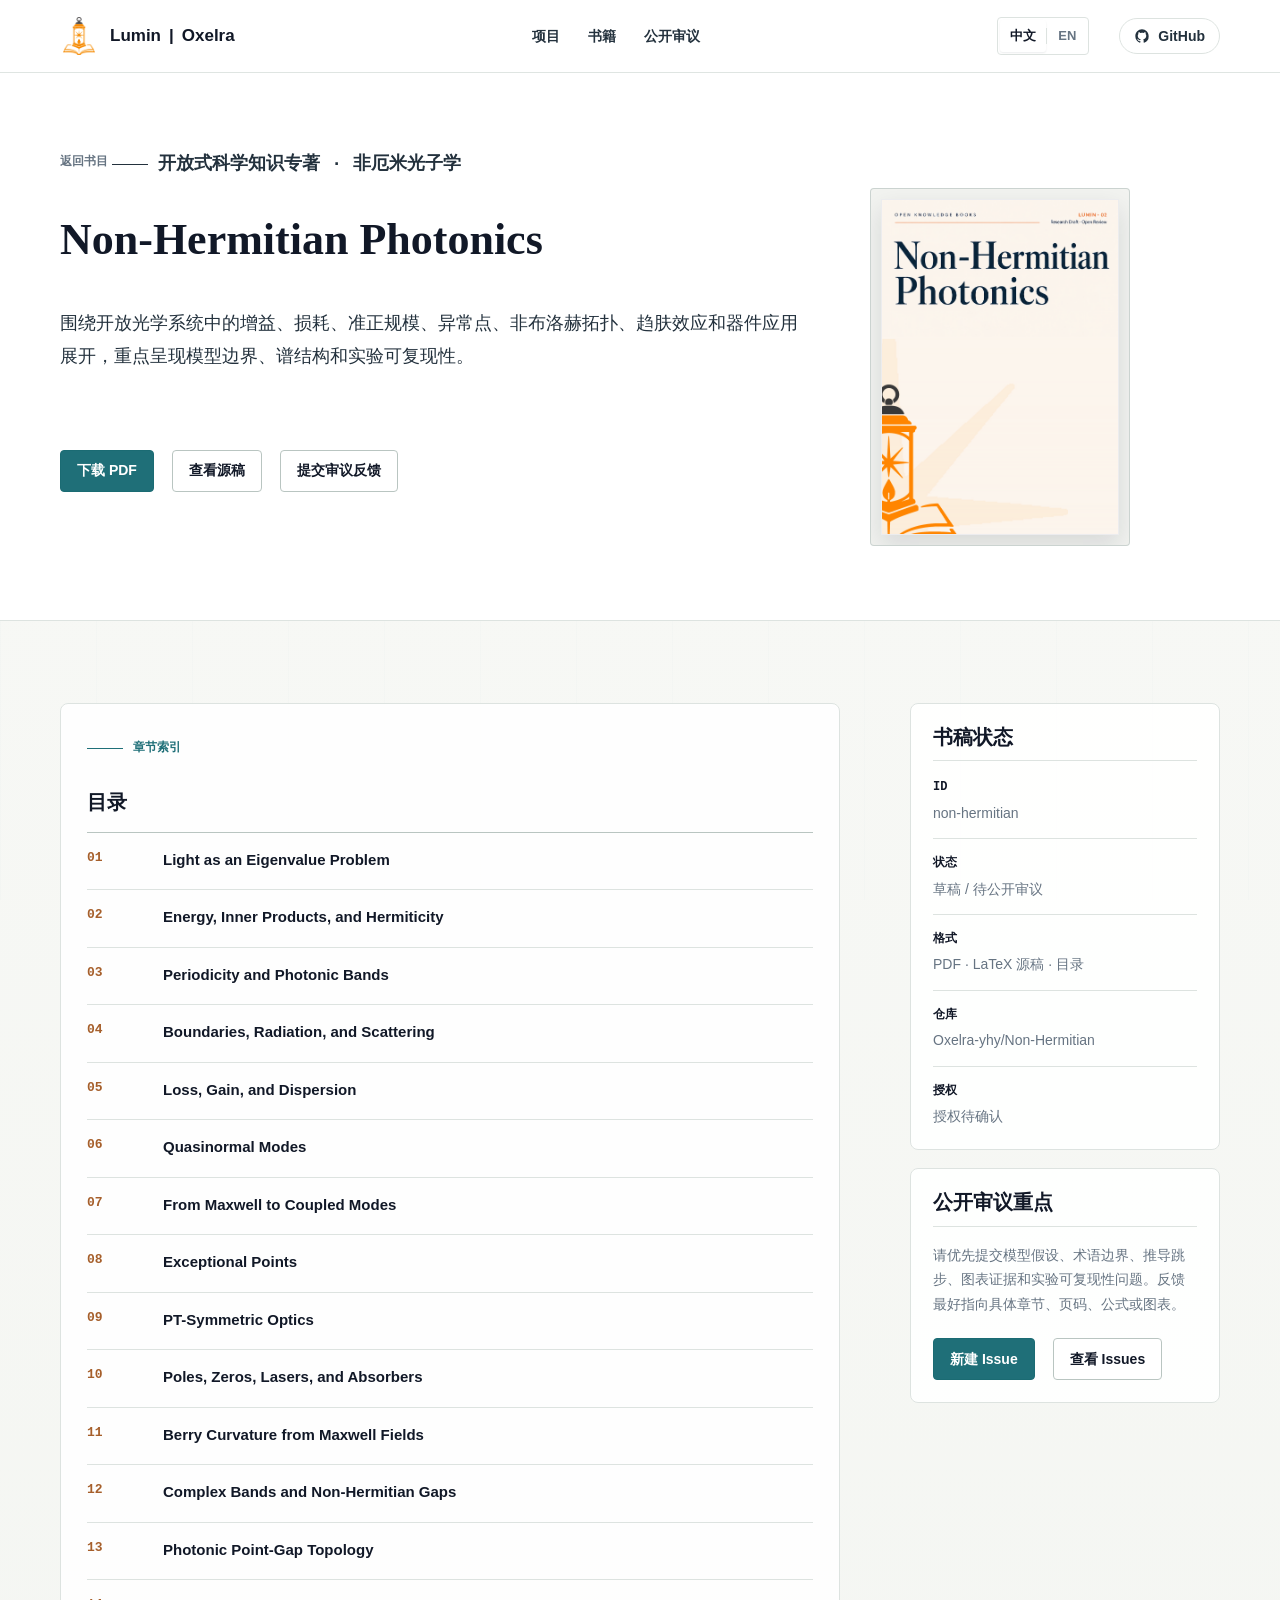
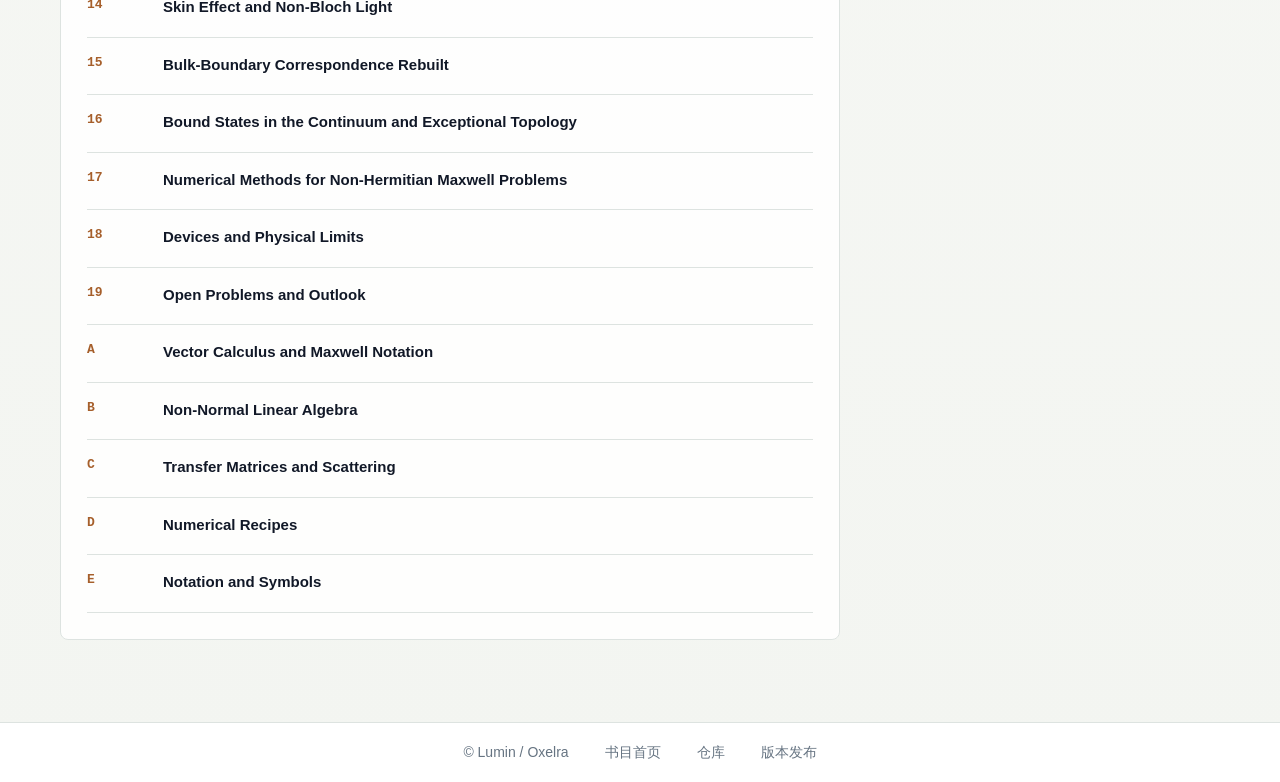
==== commit 9bb84e66: "Polish Lumin site copy and layout" ====
--- a/docs/books/non-hermitian/index.html
+++ b/docs/books/non-hermitian/index.html
@@ -3,9 +3,11 @@
   <head>
     <meta charset="utf-8">
     <meta name="viewport" content="width=device-width, initial-scale=1">
-    <meta name="description" content="Non-Hermitian Photonics 是 Lumin 收录的开放知识研究专著。">
+    <meta name="description" content="Non-Hermitian Photonics 是 Lumin 收录的开放式科学知识专著。">
     <title>Non-Hermitian Photonics | Lumin</title>
-    <link rel="stylesheet" href="../../styles.css?v=2026-06-27-open-books-redesign-8">
+    <link rel="icon" type="image/png" sizes="512x512" href="../../assets/favicon.png">
+    <link rel="apple-touch-icon" href="../../assets/favicon.png">
+    <link rel="stylesheet" href="../../styles.css?v=2026-06-28-header-mark">
   </head>
   <body>
     <header class="site-header">
@@ -40,7 +42,7 @@
         <div class="wrapper detail-hero-layout">
           <div class="detail-copy">
             <a class="crumb" href="../../#books"><span data-lang="zh">返回书目</span><span data-lang="en">Back to catalog</span></a>
-            <p class="section-kicker"><span data-lang="zh">开放知识研究专著 · 非厄米光子学</span><span data-lang="en">Open Knowledge Book · Non-Hermitian Photonics</span></p>
+            <p class="section-kicker"><span data-lang="zh">开放式科学知识专著 · 非厄米光子学</span><span data-lang="en">Open Scientific Knowledge Book · Non-Hermitian Photonics</span></p>
             <h1>Non-Hermitian Photonics</h1>
             <p>
               <span data-lang="zh">围绕开放光学系统中的增益、损耗、准正规模、异常点、非布洛赫拓扑、趋肤效应和器件应用展开，重点呈现模型边界、谱结构和实验可复现性。</span>
@@ -53,15 +55,10 @@
             </div>
           </div>
 
-          <aside class="meta-panel">
-            <h2><span data-lang="zh">书稿状态</span><span data-lang="en">Book Status</span></h2>
-            <dl class="meta-list">
-              <div><dt>ID</dt><dd>non-hermitian</dd></div>
-              <div><dt><span data-lang="zh">状态</span><span data-lang="en">Status</span></dt><dd><span data-lang="zh">草稿 / 待公开审议</span><span data-lang="en">Draft / Open Review Pending</span></dd></div>
-              <div><dt><span data-lang="zh">格式</span><span data-lang="en">Format</span></dt><dd><span data-lang="zh">PDF · LaTeX 源稿 · 目录</span><span data-lang="en">PDF · LaTeX source · index</span></dd></div>
-              <div><dt><span data-lang="zh">仓库</span><span data-lang="en">Repository</span></dt><dd>Oxelra-yhy/Non-Hermitian</dd></div>
-              <div><dt><span data-lang="zh">授权</span><span data-lang="en">License</span></dt><dd><span data-lang="zh">授权待确认</span><span data-lang="en">Pending confirmation</span></dd></div>
-            </dl>
+          <aside class="detail-cover-panel">
+            <a class="book-cover detail-cover" href="../../downloads/non-hermitian-photonics.pdf" aria-label="打开 Non-Hermitian Photonics PDF">
+              <img src="../../assets/covers/non-hermitian-photonics.png" alt="Non-Hermitian Photonics 书稿封面" width="1054" height="1492">
+            </a>
           </aside>
         </div>
       </section>
@@ -99,16 +96,28 @@
             </ol>
           </article>
 
-          <aside class="review-note">
-            <h2><span data-lang="zh">公开审议重点</span><span data-lang="en">Open Review Focus</span></h2>
-            <p>
-              <span data-lang="zh">请优先提交模型假设、术语边界、推导跳步、图表证据和实验可复现性问题。反馈最好指向具体章节、页码、公式或图表。</span>
-              <span data-lang="en">Please prioritize model assumptions, terminology boundaries, skipped derivations, figure evidence, and experimental reproducibility. Feedback is most useful when it points to a chapter, page, equation, or figure.</span>
-            </p>
-            <div class="detail-actions">
-              <a class="button button-primary" href="https://github.com/Oxelra-yhy/Non-Hermitian/issues/new?title=%5BReview%5D%20Non-Hermitian%20Photonics" target="_blank" rel="noreferrer"><span data-lang="zh">新建 Issue</span><span data-lang="en">New Issue</span></a>
-              <a class="button button-secondary" href="https://github.com/Oxelra-yhy/Non-Hermitian/issues" target="_blank" rel="noreferrer"><span data-lang="zh">查看 Issues</span><span data-lang="en">View Issues</span></a>
-            </div>
+          <aside class="detail-sidebar">
+            <section class="meta-panel">
+              <h2><span data-lang="zh">书稿状态</span><span data-lang="en">Book Status</span></h2>
+              <dl class="meta-list">
+                <div><dt>ID</dt><dd>non-hermitian</dd></div>
+                <div><dt><span data-lang="zh">状态</span><span data-lang="en">Status</span></dt><dd><span data-lang="zh">草稿 / 待公开审议</span><span data-lang="en">Draft / Open Review Pending</span></dd></div>
+                <div><dt><span data-lang="zh">格式</span><span data-lang="en">Format</span></dt><dd><span data-lang="zh">PDF · LaTeX 源稿 · 目录</span><span data-lang="en">PDF · LaTeX source · index</span></dd></div>
+                <div><dt><span data-lang="zh">仓库</span><span data-lang="en">Repository</span></dt><dd>Oxelra-yhy/Non-Hermitian</dd></div>
+                <div><dt><span data-lang="zh">授权</span><span data-lang="en">License</span></dt><dd><span data-lang="zh">授权待确认</span><span data-lang="en">Pending confirmation</span></dd></div>
+              </dl>
+            </section>
+            <section class="review-note">
+              <h2><span data-lang="zh">公开审议重点</span><span data-lang="en">Open Review Focus</span></h2>
+              <p>
+                <span data-lang="zh">请优先提交模型假设、术语边界、推导跳步、图表证据和实验可复现性问题。反馈最好指向具体章节、页码、公式或图表。</span>
+                <span data-lang="en">Please prioritize model assumptions, terminology boundaries, skipped derivations, figure evidence, and experimental reproducibility. Feedback is most useful when it points to a chapter, page, equation, or figure.</span>
+              </p>
+              <div class="detail-actions">
+                <a class="button button-primary" href="https://github.com/Oxelra-yhy/Non-Hermitian/issues/new?title=%5BReview%5D%20Non-Hermitian%20Photonics" target="_blank" rel="noreferrer"><span data-lang="zh">新建 Issue</span><span data-lang="en">New Issue</span></a>
+                <a class="button button-secondary" href="https://github.com/Oxelra-yhy/Non-Hermitian/issues" target="_blank" rel="noreferrer"><span data-lang="zh">查看 Issues</span><span data-lang="en">View Issues</span></a>
+              </div>
+            </section>
           </aside>
         </div>
       </section>
@@ -122,6 +131,6 @@
         <a href="https://github.com/Oxelra-yhy/Non-Hermitian/releases" target="_blank" rel="noreferrer"><span data-lang="zh">版本发布</span><span data-lang="en">Releases</span></a>
       </div>
     </footer>
-    <script src="../../app.js?v=2026-06-27-bilingual-toggle" defer></script>
+    <script src="../../app.js?v=2026-06-28-cleanup" defer></script>
   </body>
 </html>
--- a/docs/styles.css
+++ b/docs/styles.css
@@ -344,6 +344,17 @@
   min-width: 0;
 }
 
+.hero-copy h1 {
+  max-width: 980px;
+  margin-right: auto;
+  margin-left: auto;
+  line-height: 1.26;
+}
+
+html[data-language="en"] .hero-copy h1 {
+  max-width: 1240px;
+}
+
 .section-kicker {
   display: inline-flex;
   gap: 10px;
@@ -387,7 +398,6 @@
   line-height: 2.12;
 }
 
-.hero-actions,
 .detail-actions {
   display: flex;
   flex-wrap: wrap;
@@ -396,15 +406,65 @@
 }
 
 .hero-actions {
+  display: flex;
+  flex-wrap: wrap;
+  width: fit-content;
+  max-width: 100%;
   justify-content: center;
-  gap: 44px;
+  gap: 68px;
   margin-top: 96px;
+  margin-right: auto;
+  margin-left: auto;
 }
 
 .hero-actions .button {
-  min-width: 158px;
-  padding-right: 22px;
-  padding-left: 22px;
+  min-width: 154px;
+  min-height: 46px;
+  justify-content: center;
+  border-color: rgba(31, 111, 120, 0.16);
+  border-radius: var(--radius-sm);
+  background: rgba(31, 111, 120, 0.055);
+  color: var(--color-accent-dark);
+  font-size: 16px;
+  font-weight: 800;
+  line-height: 1.2;
+  padding: 10px 18px 10px 22px;
+  box-shadow: none;
+}
+
+.hero-actions .button::before {
+  content: "";
+  position: absolute;
+  top: 10px;
+  bottom: 10px;
+  left: 0;
+  width: 3px;
+  background: rgba(31, 111, 120, 0.55);
+}
+
+.hero-actions .button::after {
+  content: "›";
+  margin-left: 10px;
+  color: var(--color-copper);
+  font-family: var(--font-sans);
+  font-size: 22px;
+  font-weight: 650;
+  line-height: 0.8;
+  transition:
+    color 160ms ease,
+    transform 160ms ease;
+}
+
+.hero-actions .button:hover {
+  border-color: rgba(31, 111, 120, 0.34);
+  background: rgba(31, 111, 120, 0.09);
+  color: var(--color-accent-dark);
+  box-shadow: none;
+}
+
+.hero-actions .button:hover::after {
+  color: #8c4a20;
+  transform: translateX(2px);
 }
 
 .detail-actions {
@@ -413,6 +473,8 @@
 
 .button {
   display: inline-flex;
+  position: relative;
+  overflow: hidden;
   min-height: 42px;
   align-items: center;
   justify-content: center;
@@ -424,30 +486,43 @@
   font-weight: 760;
   line-height: 1.25;
   text-decoration: none;
+  transition:
+    border-color 180ms ease,
+    background-color 180ms ease,
+    box-shadow 180ms ease,
+    color 180ms ease,
+    transform 180ms ease;
 }
 
 .button:hover {
   text-decoration: none;
+  transform: translateY(-1px);
 }
 
 .button-primary {
-  border-color: var(--color-accent);
+  border-color: #1b6b73;
   background: var(--color-accent);
   color: #fff;
+  box-shadow: none;
 }
 
 .button-primary:hover {
+  border-color: var(--color-accent-dark);
   background: var(--color-accent-dark);
   color: #fff;
+  box-shadow: none;
 }
 
 .button-secondary {
-  background: rgba(255, 255, 255, 0.74);
+  background: rgba(255, 255, 255, 0.82);
+  box-shadow: none;
 }
 
 .button-secondary:hover {
   border-color: var(--color-accent);
+  background: rgba(31, 111, 120, 0.055);
   color: var(--color-accent-dark);
+  box-shadow: none;
 }
 
 .book-meta div,
@@ -636,7 +711,7 @@
 .book-card-body {
   display: grid;
   grid-template-columns: minmax(128px, 31%) minmax(0, 1fr);
-  gap: 18px;
+  gap: 36px;
   align-items: start;
   flex: 1;
 }
@@ -677,11 +752,13 @@
 .book-card h3 {
   max-width: 520px;
   margin-bottom: 12px;
+  min-height: 2.16em;
   font-size: 23px;
   line-height: 1.08;
 }
 
 html[data-language="en"] .book-card h3 {
+  min-height: 2.2em;
   font-size: 21px;
   line-height: 1.1;
 }
@@ -693,6 +770,14 @@
   line-height: 1.64;
 }
 
+.book-card-info > p {
+  min-height: 6.56em;
+}
+
+html[data-language="en"] .book-card-info > p {
+  min-height: 9.84em;
+}
+
 .book-meta {
   display: grid;
   grid-template-columns: repeat(2, minmax(0, 1fr));
@@ -700,7 +785,7 @@
   border: 1px solid rgba(221, 227, 224, 0.76);
   border-radius: var(--radius-sm);
   background: rgba(247, 248, 245, 0.76);
-  margin: 12px 0 0;
+  margin: 18px 0 0;
   padding: 10px;
 }
 
@@ -715,17 +800,17 @@
 }
 
 .book-actions {
-  display: flex;
-  flex-wrap: wrap;
-  gap: 6px;
-  align-items: center;
-  margin-top: 10px;
+  display: grid;
+  grid-template-columns: minmax(0, 0.82fr) minmax(0, 0.82fr) minmax(0, 1.2fr);
+  gap: 9px;
+  margin-top: 18px;
 }
 
 .book-actions a {
   display: inline-flex;
   min-height: 34px;
   align-items: center;
+  justify-content: center;
   border: 1px solid rgba(31, 111, 120, 0.13);
   border-radius: var(--radius-sm);
   background: rgba(31, 111, 120, 0.065);
@@ -733,7 +818,8 @@
   font-size: 12px;
   font-weight: 820;
   line-height: 1.3;
-  padding: 7px 8px;
+  padding: 7px 7px;
+  text-align: center;
   transition:
     background 160ms ease,
     border-color 160ms ease,
@@ -741,11 +827,20 @@
 }
 
 .book-actions a::after {
-  content: "->";
-  margin-left: 6px;
+  content: "›";
+  flex: 0 0 auto;
+  margin-left: 7px;
   color: var(--color-copper);
-  font-family: var(--font-mono);
-  font-size: 12px;
+  font-family: var(--font-sans);
+  font-size: 17px;
+  font-weight: 650;
+  line-height: 0.8;
+}
+
+html[data-language="en"] .book-actions a {
+  min-height: 38px;
+  padding-right: 6px;
+  padding-left: 6px;
 }
 
 .book-actions a:hover {
@@ -913,8 +1008,8 @@
 
 .detail-hero-layout {
   display: grid;
-  grid-template-columns: minmax(0, 1fr) 310px;
-  gap: 70px;
+  grid-template-columns: minmax(0, 1fr) 350px;
+  gap: 56px;
   align-items: start;
   padding: 74px 0;
 }
@@ -941,6 +1036,20 @@
   line-height: 1.86;
 }
 
+.detail-cover-panel {
+  display: flex;
+  justify-content: flex-start;
+  padding-top: 42px;
+}
+
+.detail-cover {
+  width: min(260px, 100%);
+}
+
+.detail-cover img {
+  width: 100%;
+}
+
 .meta-panel,
 .review-note {
   border: 1px solid var(--color-border);
@@ -950,7 +1059,6 @@
 }
 
 .meta-panel h2,
-.content-card h2,
 .review-note h2 {
   border-bottom: 1px solid var(--color-border);
   margin-bottom: 16px;
@@ -958,6 +1066,11 @@
   font-size: 20px;
 }
 
+.content-card h2 {
+  margin-bottom: 16px;
+  font-size: 20px;
+}
+
 .meta-list {
   display: grid;
   gap: 14px;
@@ -969,6 +1082,13 @@
   grid-template-columns: minmax(0, 1fr) 310px;
   gap: 70px;
   align-items: start;
+}
+
+.detail-sidebar {
+  display: grid;
+  gap: 18px;
+  position: sticky;
+  top: 104px;
 }
 
 .content-card {
@@ -1018,11 +1138,6 @@
   line-height: 1.75;
 }
 
-.review-note {
-  position: sticky;
-  top: 104px;
-}
-
 .review-note .detail-actions {
   margin-top: 22px;
 }
@@ -1082,7 +1197,8 @@
   }
 
   .review-copy,
-  .review-note {
+  .review-note,
+  .detail-sidebar {
     position: static;
   }
 
